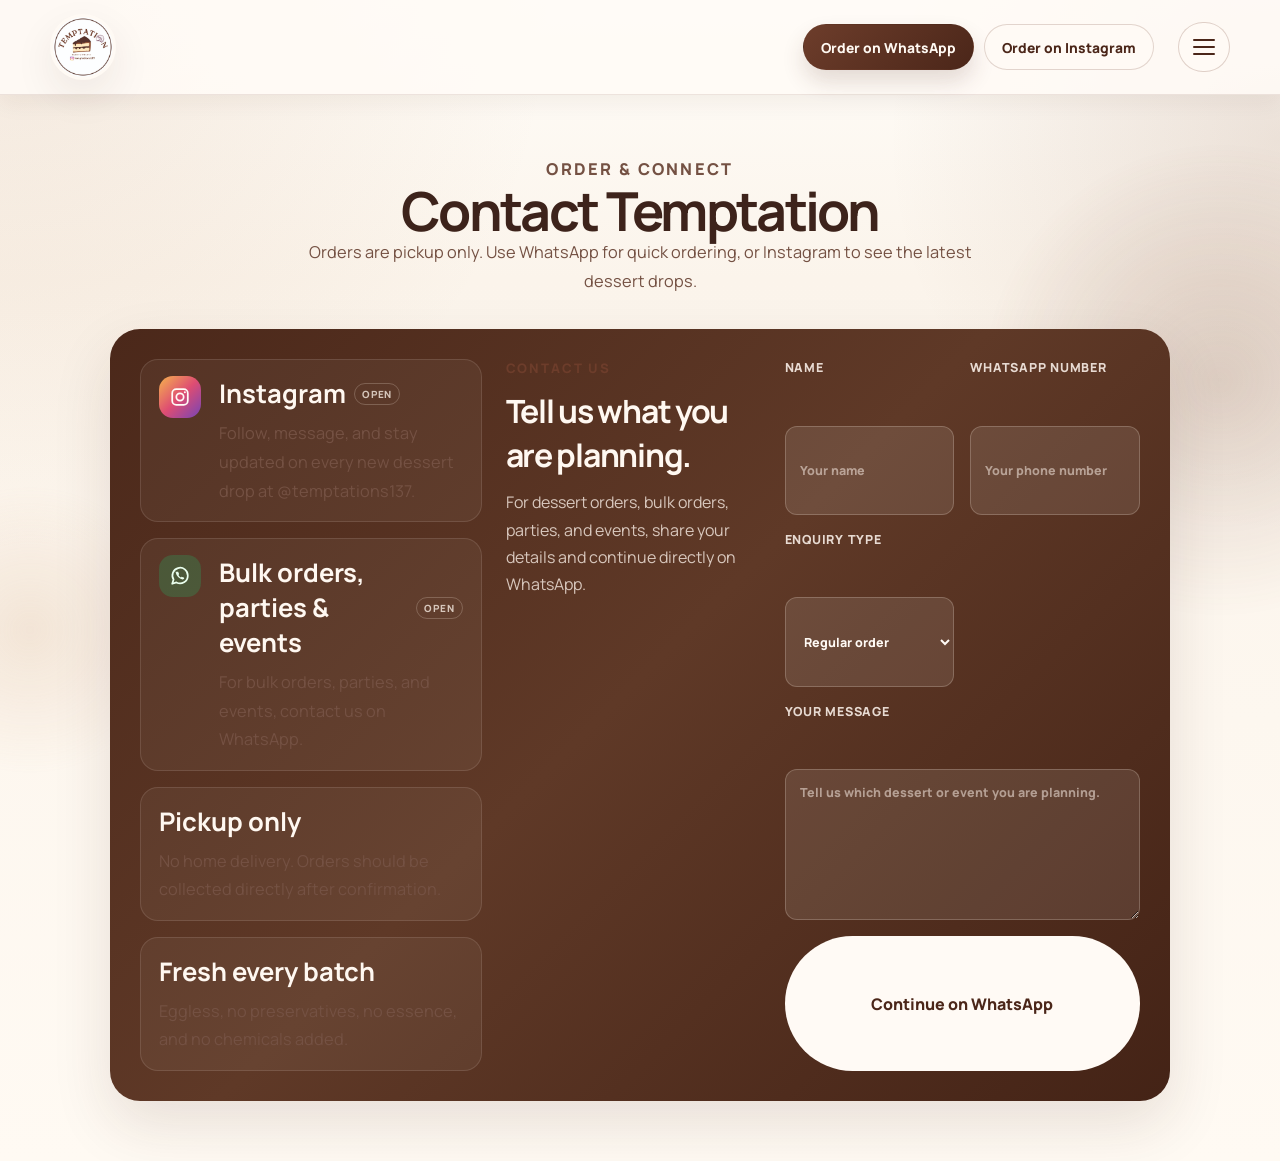
==== contact.html @ d557d816 "Improve menu cards and website sections" ====
<!DOCTYPE html>
<html lang="en">
  <head>
    <meta charset="UTF-8" />
    <meta name="viewport" content="width=device-width, initial-scale=1.0" />
    <title>Contact | Temptation</title>
    <link rel="preconnect" href="https://fonts.googleapis.com" />
    <link rel="preconnect" href="https://fonts.gstatic.com" crossorigin />
    <link href="https://fonts.googleapis.com/css2?family=Manrope:wght@400;500;600;700;800&display=swap" rel="stylesheet" />
    <link rel="stylesheet" href="styles.css" />
  </head>
  <body>
    <div class="page-shell">
      <header class="topbar">
        <a class="brand" href="index.html" aria-label="Temptation home"><img src="assets/images/logo.jpeg" alt="Temptation logo" /></a>
        <div class="header-order-actions">
          <a class="header-order-whatsapp" href="https://wa.me/919880898666?text=Hello%20Temptation%2C%20I%20would%20like%20to%20place%20an%20order%20for%20your%20desserts." target="_blank" rel="noopener noreferrer">Order on WhatsApp</a>
          <a class="header-order-instagram" href="https://www.instagram.com/temptations137/" target="_blank" rel="noopener noreferrer">Order on Instagram</a>
        </div>
        <details class="header-dropdown"><summary aria-label="Open menu"><span class="hamburger-icon" aria-hidden="true"></span></summary><nav class="dropdown-menu" aria-label="Primary"><a href="index.html">Home</a><a href="story.html">Our Story</a><a href="menu.html">Menu</a><a href="new-drops.html">New Drops</a><a href="videos.html">Videos</a><a href="reviews.html">Reviews</a></nav></details>
      </header>
      <main class="page-main">
        <section class="contact-page section page-hero" aria-labelledby="contact-page-title">
          <div class="section-heading">
            <p class="section-kicker">Order & connect</p>
            <h1 id="contact-page-title">Contact Temptation</h1>
            <p>Orders are pickup only. Use WhatsApp for quick ordering, or Instagram to see the latest dessert drops.</p>
          </div>
          <div class="contact-page-layout">
            <aside class="contact-channel-list" id="contact-details"></aside>
            <section class="contact-form-panel" aria-labelledby="contact-form-title">
              <div class="contact-form-intro">
                <p class="section-kicker">Contact us</p>
                <h2 id="contact-form-title">Tell us what you are planning.</h2>
                <p>For dessert orders, bulk orders, parties, and events, share your details and continue directly on WhatsApp.</p>
              </div>
              <form class="contact-form">
                <label>Name<input name="name" type="text" placeholder="Your name" required /></label>
                <label>WhatsApp number<input name="phone" type="tel" inputmode="tel" placeholder="Your phone number" required /></label>
                <label>Enquiry type<select name="type"><option>Regular order</option><option>Bulk order</option><option>Party or event</option><option>Other enquiry</option></select></label>
                <label class="contact-form-message">Your message<textarea name="message" rows="4" placeholder="Tell us which dessert or event you are planning."></textarea></label>
                <button type="button" class="contact-submit">Continue on WhatsApp</button>
              </form>
            </section>
          </div>
        </section>
      </main>
    </div>
    <script src="site-data.js"></script><script src="app.js"></script>
  </body>
</html>
---- styles.css ----
:root {
  --bg: #fbf4eb;
  --bg-strong: #f2e2ce;
  --surface: rgba(255, 249, 242, 0.78);
  --surface-strong: rgba(255, 250, 245, 0.92);
  --text: #3d231b;
  --text-soft: #745143;
  --line: rgba(92, 55, 39, 0.18);
  --line-strong: rgba(92, 55, 39, 0.3);
  --accent: #6d3d2b;
  --accent-deep: #4b2619;
  --accent-soft: #a87257;
  --shadow: 0 24px 60px rgba(67, 35, 21, 0.12);
  --shadow-soft: 0 16px 40px rgba(67, 35, 21, 0.08);
  --radius-xl: 36px;
  --radius-lg: 24px;
  --radius-md: 18px;
  --radius-sm: 12px;
  --container: min(1180px, calc(100vw - 40px));
}

* {
  box-sizing: border-box;
}

html {
  scroll-behavior: smooth;
}

body {
  margin: 0;
  min-height: 100vh;
  background:
    radial-gradient(circle at top left, rgba(194, 146, 107, 0.16), transparent 32%),
    radial-gradient(circle at right 12%, rgba(112, 58, 31, 0.12), transparent 24%),
    linear-gradient(180deg, #fffdf9 0%, var(--bg) 24%, #fffaf3 100%);
  color: var(--text);
  font-family: "Manrope", sans-serif;
}

img,
video {
  display: block;
  max-width: 100%;
}

a {
  color: inherit;
  text-decoration: none;
}

.page-shell {
  position: relative;
  overflow-x: clip;
}

.page-shell::before,
.page-shell::after {
  content: "";
  position: fixed;
  inset: auto;
  pointer-events: none;
  z-index: -1;
  filter: blur(2px);
}

.page-shell::before {
  top: 140px;
  right: -180px;
  width: 480px;
  height: 480px;
  border-radius: 50%;
  background: radial-gradient(circle, rgba(109, 61, 43, 0.18) 0%, rgba(109, 61, 43, 0) 70%);
}

.page-shell::after {
  left: -120px;
  bottom: 120px;
  width: 300px;
  height: 300px;
  border-radius: 50%;
  background: radial-gradient(circle, rgba(200, 150, 108, 0.18) 0%, rgba(200, 150, 108, 0) 68%);
}

.topbar,
.hero,
.section,
.footer,
.values-band {
  width: var(--container);
  margin-inline: auto;
}

.topbar {
  width: 100%;
  margin-inline: 0;
  position: sticky;
  top: 0;
  z-index: 30;
  display: flex;
  align-items: center;
  justify-content: space-between;
  gap: 24px;
  padding: 14px max(20px, calc((100vw - 1180px) / 2));
  background: rgba(255, 251, 246, 0.88);
  border-bottom: 1px solid rgba(109, 61, 43, 0.12);
  box-shadow: 0 8px 22px rgba(67, 35, 21, 0.06);
}

.header-dropdown {
  position: relative;
  z-index: 20;
}

.header-dropdown summary {
  display: inline-flex;
  align-items: center;
  justify-content: center;
  width: 52px;
  min-height: 50px;
  padding: 0;
  border: 1px solid rgba(109, 61, 43, 0.22);
  border-radius: 999px;
  color: var(--accent-deep);
  background: rgba(255, 250, 245, 0.76);
  cursor: pointer;
  font-weight: 800;
  list-style: none;
}

.header-dropdown summary::-webkit-details-marker {
  display: none;
}

.hamburger-icon,
.hamburger-icon::before,
.hamburger-icon::after {
  display: block;
  width: 22px;
  height: 2px;
  border-radius: 999px;
  background: var(--accent-deep);
}

.hamburger-icon {
  position: relative;
}

.hamburger-icon::before,
.hamburger-icon::after {
  content: "";
  position: absolute;
  left: 0;
  transition: transform 180ms ease;
}

.hamburger-icon::before {
  top: -7px;
}

.hamburger-icon::after {
  top: 7px;
}

.header-dropdown[open] .hamburger-icon {
  background: transparent;
}

.header-dropdown[open] .hamburger-icon::before {
  transform: translateY(7px) rotate(45deg);
}

.header-dropdown[open] .hamburger-icon::after {
  transform: translateY(-7px) rotate(-45deg);
}

.header-dropdown[open] .dropdown-menu {
  position: fixed;
  top: 0;
  left: 0;
  width: 100vw;
  height: 100vh;
  min-height: 100dvh;
  z-index: 40;
  display: grid;
  padding: 100px max(24px, calc((100vw - 540px) / 2)) 36px;
  place-content: center;
  gap: 4px;
  border: 0;
  border-radius: 0;
  background:
    radial-gradient(circle at 72% 18%, rgba(191, 121, 78, 0.42), transparent 24%),
    radial-gradient(circle at 18% 80%, rgba(208, 158, 113, 0.2), transparent 28%),
    linear-gradient(135deg, #2f1710 0%, #5d3322 52%, #321911 100%);
  box-shadow: none;
}

.header-dropdown[open] summary {
  position: relative;
  z-index: 41;
  border-color: rgba(255, 247, 239, 0.35);
  background: #fffaf5;
}

.header-dropdown[open] .dropdown-menu a {
  padding: 12px 20px;
  border-bottom: 1px solid rgba(255, 244, 235, 0.22);
  border-radius: 0;
  color: #fff8f1;
  font-family: "Cormorant Garamond", serif;
  font-size: clamp(1.8rem, 4vw, 2.7rem);
  line-height: 1;
  text-align: center;
}

.header-dropdown[open] .dropdown-menu a:hover,
.header-dropdown[open] .dropdown-menu a:focus-visible {
  color: #fff8f1;
  background: rgba(255, 247, 239, 0.12);
}

.dropdown-menu {
  position: absolute;
  top: calc(100% + 10px);
  right: 0;
  display: grid;
  width: min(270px, calc(100vw - 40px));
  padding: 12px;
  border: 1px solid rgba(109, 61, 43, 0.15);
  border-radius: 22px;
  background: rgba(255, 251, 246, 0.98);
  box-shadow: var(--shadow);
}

.dropdown-menu a {
  padding: 11px 13px;
  border-radius: 12px;
  color: var(--text-soft);
  font-weight: 700;
}

.dropdown-menu a:hover,
.dropdown-menu a:focus-visible {
  background: rgba(109, 61, 43, 0.08);
  color: var(--accent-deep);
}

.header-order-actions {
  display: flex;
  align-items: center;
  justify-content: flex-end;
  gap: 10px;
  margin-left: auto;
}

.header-order-whatsapp,
.header-order-instagram {
  display: inline-flex;
  align-items: center;
  justify-content: center;
  min-height: 46px;
  padding: 0 17px;
  border: 1px solid rgba(109, 61, 43, 0.2);
  border-radius: 999px;
  font-size: 0.86rem;
  font-weight: 800;
  white-space: nowrap;
  transition: transform 180ms ease, box-shadow 180ms ease;
}

.header-order-whatsapp {
  color: #fff9f2;
  border-color: transparent;
  background: linear-gradient(135deg, var(--accent), var(--accent-deep));
  box-shadow: 0 12px 22px rgba(86, 49, 35, 0.16);
}

.header-order-instagram {
  color: var(--accent-deep);
  background: rgba(255, 250, 245, 0.76);
}

.header-order-whatsapp:hover,
.header-order-instagram:hover,
.header-order-whatsapp:focus-visible,
.header-order-instagram:focus-visible {
  transform: translateY(-2px);
}

.page-main {
  min-height: calc(100vh - 120px);
}

.page-hero {
  padding-top: 50px;
}

.brand {
  display: flex;
  align-items: center;
  gap: 14px;
  min-width: 0;
}

.brand img {
  width: 66px;
  height: 66px;
  border-radius: 50%;
  object-fit: cover;
  border: 3px solid rgba(255, 250, 245, 0.95);
  background: #fffaf5;
  box-shadow: var(--shadow-soft);
}

.brand-name,
.brand-handle {
  display: block;
}

.brand-name {
  font-family: "Cormorant Garamond", serif;
  font-size: 2rem;
  font-weight: 700;
  line-height: 0.9;
}

.brand-handle {
  margin-top: 6px;
  color: var(--text-soft);
  font-size: 0.9rem;
}

.topnav {
  display: flex;
  flex-wrap: wrap;
  justify-content: center;
  gap: 20px;
}

.topnav a {
  position: relative;
  font-size: 0.95rem;
  color: var(--text-soft);
}

.topnav a::after {
  content: "";
  position: absolute;
  left: 0;
  bottom: -7px;
  width: 100%;
  height: 1px;
  transform: scaleX(0);
  transform-origin: left;
  background: var(--accent);
  transition: transform 180ms ease;
}

.topnav a:hover::after,
.topnav a:focus-visible::after {
  transform: scaleX(1);
}

.top-actions,
.hero-actions,
.footer-actions {
  display: flex;
  flex-wrap: wrap;
  gap: 12px;
}

.cta,
.cta-secondary {
  display: inline-flex;
  align-items: center;
  justify-content: center;
  min-height: 50px;
  padding: 0 22px;
  border-radius: 999px;
  border: 1px solid transparent;
  font-weight: 700;
  font-size: 0.95rem;
  transition:
    transform 180ms ease,
    box-shadow 180ms ease,
    background 180ms ease,
    border-color 180ms ease;
}

.cta.has-icon {
  gap: 9px;
}

.social-icon {
  display: inline-grid;
  flex: 0 0 auto;
  place-items: center;
  width: 21px;
  height: 21px;
}

.social-icon svg {
  width: 100%;
  height: 100%;
}

.cta {
  background: linear-gradient(135deg, var(--accent) 0%, var(--accent-deep) 100%);
  color: #fff9f2;
  box-shadow: 0 16px 30px rgba(86, 49, 35, 0.2);
}

.cta-secondary {
  background: rgba(255, 250, 245, 0.6);
  color: var(--accent-deep);
  border-color: rgba(109, 61, 43, 0.22);
}

.cta:hover,
.cta-secondary:hover,
.cta:focus-visible,
.cta-secondary:focus-visible {
  transform: translateY(-2px);
}

.hero {
  display: grid;
  grid-template-columns: 1.02fr 1fr;
  gap: 48px;
  align-items: center;
  padding: 34px 0 54px;
}

.hero-copy {
  position: relative;
  z-index: 1;
}

.eyeline,
.section-kicker {
  margin: 0 0 12px;
  color: var(--accent);
  letter-spacing: 0.14em;
  text-transform: uppercase;
  font-size: 0.82rem;
  font-weight: 800;
}

.hero h1,
.section-heading h2,
.section-heading h1,
.story-content h2,
.story-content h1,
.footer-panel h2,
.footer-panel h1 {
  margin: 0;
  font-family: "Cormorant Garamond", serif;
  font-size: clamp(3rem, 5vw, 5.1rem);
  line-height: 0.93;
  font-weight: 700;
  letter-spacing: -0.03em;
}

.script-line {
  margin: 16px 0 24px;
  font-family: "Allura", cursive;
  color: var(--accent);
  font-size: clamp(2.2rem, 4vw, 3.4rem);
  line-height: 1;
}

.hero-text,
.section-heading p,
.story-content p,
.footer-panel p,
.pickup-card p,
.dessert-copy p,
.drop-card p,
.review-card p,
.video-card p,
.detail-card p {
  margin: 0;
  color: var(--text-soft);
  font-size: 1.02rem;
  line-height: 1.75;
}

.pickup-card {
  display: grid;
  grid-template-columns: 64px 1fr;
  gap: 16px;
  align-items: center;
  margin-top: 30px;
  padding: 18px 20px;
  background: linear-gradient(180deg, rgba(255, 248, 239, 0.96), rgba(248, 235, 219, 0.9));
  border: 1px solid rgba(109, 61, 43, 0.14);
  border-radius: var(--radius-lg);
  box-shadow: var(--shadow-soft);
}

.pickup-card h2 {
  margin: 0 0 6px;
  font-family: "Cormorant Garamond", serif;
  font-size: 1.8rem;
}

.pickup-icon {
  display: grid;
  place-items: center;
  width: 64px;
  height: 64px;
  border-radius: 50%;
  border: 1px solid rgba(109, 61, 43, 0.15);
  background:
    radial-gradient(circle at 50% 50%, rgba(109, 61, 43, 0.12) 0 18%, transparent 18% 100%),
    radial-gradient(circle, rgba(255, 255, 255, 0.96), rgba(245, 230, 214, 0.92));
  color: transparent;
}

.hero-visual {
  position: relative;
}

.hero-frame {
  position: relative;
  min-height: 680px;
  padding: 42px;
  border-radius: 45% 45% 34% 34% / 12% 12% 12% 12%;
  background:
    linear-gradient(155deg, rgba(59, 30, 20, 0.92), rgba(94, 50, 33, 0.9)),
    url("assets/images/box-angled.jpeg") center / cover;
  box-shadow: var(--shadow);
  overflow: hidden;
  isolation: isolate;
}

.hero-frame::before {
  content: "";
  position: absolute;
  inset: 0;
  background:
    radial-gradient(circle at 22% 22%, rgba(255, 255, 255, 0.18), transparent 20%),
    radial-gradient(circle at bottom right, rgba(220, 165, 121, 0.28), transparent 28%);
  mix-blend-mode: screen;
}

.hero-main-image {
  position: absolute;
  inset: 98px 64px 94px 58px;
  width: auto;
  height: calc(100% - 192px);
  object-fit: cover;
  border-radius: 32px;
  box-shadow: 0 32px 60px rgba(30, 12, 6, 0.4);
}

.hero-floating-image {
  position: absolute;
  right: -12px;
  top: 76px;
  width: 42%;
  border-radius: 28px;
  border: 8px solid rgba(255, 247, 240, 0.76);
  box-shadow: 0 28px 44px rgba(22, 8, 4, 0.28);
}

.hero-badge {
  position: absolute;
  right: 38px;
  bottom: 42px;
  display: grid;
  gap: 8px;
  width: 190px;
  padding: 26px 22px;
  border-radius: 50%;
  text-align: center;
  color: #fff7ef;
  background:
    radial-gradient(circle at 30% 20%, rgba(255, 255, 255, 0.16), transparent 24%),
    linear-gradient(180deg, rgba(133, 81, 57, 0.92), rgba(91, 47, 31, 0.96));
  border: 1px solid rgba(255, 243, 230, 0.25);
  box-shadow: 0 22px 36px rgba(34, 12, 6, 0.28);
}

.hero-badge span {
  font-size: 0.88rem;
  letter-spacing: 0.08em;
  text-transform: uppercase;
}

.hero-badge strong {
  font-family: "Cormorant Garamond", serif;
  font-size: 1.7rem;
  line-height: 1;
}

.values-band {
  display: grid;
  grid-template-columns: repeat(5, minmax(0, 1fr));
  gap: 12px;
  margin-bottom: 34px;
  padding: 10px 0 18px;
}

.value-pill {
  position: relative;
  min-height: 158px;
  padding: 24px 18px 18px;
  border-radius: 22px;
  border: 1px solid rgba(109, 61, 43, 0.12);
  background: linear-gradient(150deg, rgba(255, 252, 247, 0.9), rgba(245, 229, 210, 0.72));
  color: var(--text);
  box-shadow: var(--shadow-soft);
  overflow: hidden;
  transition: transform 220ms ease, box-shadow 220ms ease;
}

.value-pill::after {
  content: "";
  position: absolute;
  right: -24px;
  bottom: -34px;
  width: 94px;
  height: 94px;
  border-radius: 50%;
  background: radial-gradient(circle at 32% 28%, rgba(255, 255, 255, 0.94), rgba(175, 107, 73, 0.22));
  opacity: 0.72;
}

.value-pill:hover {
  transform: translateY(-6px);
  box-shadow: 0 22px 38px rgba(67, 35, 21, 0.14);
}

.value-index {
  display: block;
  margin-bottom: 16px;
  color: var(--accent);
  font-size: 0.68rem;
  font-weight: 800;
  letter-spacing: 0.14em;
}

.value-pill h3,
.value-pill p {
  position: relative;
  z-index: 1;
  margin: 0;
}

.value-pill h3 {
  color: var(--accent-deep);
  font-size: 0.93rem;
  line-height: 1.2;
}

.value-pill p {
  margin-top: 8px;
  color: var(--text-soft);
  font-size: 0.75rem;
  line-height: 1.45;
}

.section {
  padding: 60px 0;
}

.section-heading {
  max-width: 700px;
  margin: 0 auto 34px;
  text-align: center;
}

.section-heading h2,
.section-heading h1,
.story-content h2,
.story-content h1,
.footer-panel h2,
.footer-panel h1 {
  font-size: clamp(2.4rem, 4.2vw, 4rem);
}

.section-heading-light,
.section-heading-light p,
.section-heading-light h2 {
  color: #fff7ef;
}

.intro-section {
  padding-top: 46px;
}

.dessert-grid,
.drops-grid,
.video-grid,
.reviews-grid {
  display: grid;
  gap: 24px;
}

.dessert-grid {
  grid-template-columns: repeat(4, minmax(0, 1fr));
}

.dessert-card,
.review-card,
.video-card {
  background: linear-gradient(180deg, rgba(255, 251, 246, 0.96), rgba(254, 246, 238, 0.94));
  border: 1px solid rgba(109, 61, 43, 0.14);
  border-radius: 30px;
  box-shadow: var(--shadow-soft);
  overflow: hidden;
}

.dessert-card {
  position: relative;
  display: grid;
  grid-template-columns: 1fr;
}

.dessert-card img {
  width: 100%;
  height: auto;
  aspect-ratio: 4 / 3;
  object-fit: cover;
  min-height: 0;
}

.dessert-copy {
  display: flex;
  flex-direction: column;
  gap: 18px;
  justify-content: space-between;
  min-height: 0;
  padding: 22px 20px 24px;
  text-align: center;
}

.dessert-order-actions {
  position: absolute;
  inset: 0;
  z-index: 2;
  display: grid;
  grid-template-columns: repeat(2, minmax(0, 1fr));
  place-content: center;
  gap: 12px;
  padding: 28px;
  opacity: 0;
  visibility: hidden;
  background: rgba(54, 28, 19, 0.78);
  backdrop-filter: blur(3px);
  transition: opacity 220ms ease, visibility 220ms ease;
}

.dessert-card:hover .dessert-order-actions,
.dessert-card:focus-within .dessert-order-actions {
  opacity: 1;
  visibility: visible;
}

.dessert-order-title {
  grid-column: 1 / -1;
  margin: 0;
  color: #fff8f1;
  font-family: "Cormorant Garamond", serif;
  font-size: clamp(2rem, 3vw, 2.8rem);
  font-weight: 700;
  text-align: center;
}

.dessert-order-actions .cta,
.dessert-order-actions .cta-secondary {
  min-height: 48px;
  padding-inline: 14px;
  text-align: center;
}

.dessert-order-actions .cta-secondary {
  border-color: rgba(255, 250, 245, 0.7);
  color: var(--accent-deep);
  background: #fffaf5;
}

.dessert-copy h3,
.drop-card h3,
.video-card h3 {
  margin: 0;
  font-family: "Cormorant Garamond", serif;
  font-size: 2.1rem;
  line-height: 0.98;
}

.dessert-meta {
  color: var(--accent);
  font-size: 0.88rem;
  letter-spacing: 0.12em;
  text-transform: uppercase;
  font-weight: 800;
}

.dessert-price {
  margin-top: 14px;
  color: var(--accent-deep);
  font-family: "Cormorant Garamond", serif;
  font-size: 2rem;
  font-weight: 700;
  line-height: 1;
}

.dessert-availability {
  margin-top: 12px;
  display: inline-flex;
  align-items: center;
  width: fit-content;
  padding: 8px 14px;
  border-radius: 999px;
  background: rgba(92, 55, 39, 0.08);
  color: var(--accent);
  font-size: 0.82rem;
  letter-spacing: 0.08em;
  text-transform: uppercase;
  font-weight: 800;
}

.dessert-availability.is-unavailable {
  background: rgba(122, 42, 32, 0.1);
  color: #8c2e22;
}

.story-layout {
  display: grid;
  grid-template-columns: 0.92fr 1.08fr;
  gap: 30px;
  align-items: center;
}

.story-image-cluster {
  position: relative;
  min-height: 620px;
  perspective: 1400px;
}

.story-photo {
  position: absolute;
  margin: 0;
  overflow: hidden;
  border-radius: 34px;
  border: 1px solid rgba(109, 61, 43, 0.14);
  background: rgba(255, 251, 246, 0.9);
  box-shadow:
    0 28px 55px rgba(67, 35, 21, 0.15),
    0 8px 18px rgba(67, 35, 21, 0.08);
  transform-style: preserve-3d;
}

.story-photo img {
  width: 100%;
  height: 100%;
  object-fit: cover;
  display: block;
  transition: opacity 220ms ease, transform 300ms ease;
}

.story-photo img.is-changing {
  opacity: 0;
  transform: scale(1.06);
}

.story-photo-main {
  left: 8%;
  top: 18%;
  width: 50%;
  height: 56%;
  transform: rotateY(-13deg) rotateZ(-5deg) translateZ(30px);
  z-index: 2;
}

.story-photo-top {
  right: 6%;
  top: 2%;
  width: 33%;
  height: 33%;
  transform: rotateY(14deg) rotateZ(6deg) translateZ(58px);
  z-index: 4;
}

.story-photo-left {
  left: 0;
  bottom: 2%;
  width: 34%;
  height: 31%;
  transform: rotateY(-18deg) rotateZ(7deg) translateZ(22px);
  z-index: 3;
}

.story-photo-right {
  right: 7%;
  bottom: 7%;
  width: 36%;
  height: 40%;
  transform: rotateY(16deg) rotateZ(-8deg) translateZ(44px);
  z-index: 5;
}

.story-glow {
  position: absolute;
  left: 18%;
  bottom: 8%;
  width: 54%;
  height: 18%;
  border-radius: 50%;
  background: radial-gradient(circle, rgba(109, 61, 43, 0.18) 0%, rgba(109, 61, 43, 0) 74%);
  filter: blur(18px);
}

.story-actions {
  display: flex;
  flex-wrap: wrap;
  gap: 12px;
  margin-top: 28px;
}

.drops-section {
  position: relative;
  padding-block: 72px;
  background:
    radial-gradient(circle at right center, rgba(192, 116, 72, 0.26), transparent 22%),
    linear-gradient(120deg, #4a281c 0%, #6f432f 52%, #4e2b1d 100%);
  border-radius: var(--radius-xl);
  overflow: hidden;
}

.drops-section::after {
  content: "";
  position: absolute;
  right: -100px;
  bottom: -80px;
  width: 280px;
  height: 280px;
  border-radius: 50%;
  background: radial-gradient(circle, rgba(255, 255, 255, 0.2) 0 12%, rgba(255, 255, 255, 0) 62%);
}

.drops-grid {
  grid-template-columns: minmax(0, 1.45fr) minmax(260px, 0.75fr);
  position: relative;
  z-index: 1;
  perspective: 1200px;
}

.drop-card {
  position: relative;
  display: grid;
  grid-template-rows: auto 1fr;
  min-height: 270px;
  padding: 28px;
  border-radius: 28px;
  border: 1px solid rgba(255, 236, 224, 0.22);
  background: rgba(255, 245, 236, 0.08);
  backdrop-filter: blur(8px);
  color: #fff7ef;
  overflow: hidden;
  transform-style: preserve-3d;
  transition: transform 280ms ease, box-shadow 280ms ease;
}

.drop-card p {
  color: rgba(255, 246, 238, 0.88);
}

.drop-card img {
  width: 100px;
  height: 100px;
  margin-bottom: 18px;
  border-radius: 22px;
  object-fit: cover;
  border: 1px solid rgba(255, 241, 229, 0.22);
}

.drop-card.is-coming {
  border-style: dashed;
}

.drop-tag {
  display: inline-flex;
  align-items: center;
  gap: 8px;
  margin-top: 18px;
  padding: 8px 12px;
  border-radius: 999px;
  border: 1px solid rgba(255, 237, 225, 0.2);
  font-size: 0.84rem;
  color: #fff8f1;
  background: rgba(255, 248, 241, 0.1);
}

.video-grid {
  display: flex;
  gap: 24px;
  padding: 8px 8px 18px;
  overflow-x: auto;
  overscroll-behavior-x: contain;
  scrollbar-width: none;
  scroll-snap-type: x mandatory;
}

.video-grid::-webkit-scrollbar {
  display: none;
}

.video-card {
  position: relative;
  flex: 0 0 calc((100% - 48px) / 3);
  padding: 8px;
  border: 1px solid rgba(255, 239, 226, 0.22);
  border-radius: 30px 30px 12px 12px;
  background: linear-gradient(155deg, rgba(255, 245, 235, 0.18), rgba(255, 245, 235, 0.04));
  box-shadow: 0 24px 42px rgba(45, 20, 11, 0.22);
  scroll-snap-align: start;
  transition: transform 220ms ease, box-shadow 220ms ease;
}

.drop-card-copy {
  position: relative;
  z-index: 2;
}

.drop-card.is-featured {
  grid-template-columns: minmax(220px, 0.84fr) minmax(0, 1.16fr);
  grid-template-rows: 1fr;
  align-items: center;
  min-height: 380px;
  gap: 30px;
  padding: 30px;
  background:
    radial-gradient(circle at 18% 18%, rgba(255, 255, 255, 0.15), transparent 24%),
    linear-gradient(135deg, rgba(255, 246, 237, 0.19), rgba(255, 245, 236, 0.07));
}

.drop-card.is-featured img {
  width: 100%;
  height: 320px;
  margin: 0;
  border-radius: 28px;
  box-shadow: 18px 24px 34px rgba(26, 8, 3, 0.24);
  transform: rotateY(-12deg) rotateZ(-3deg) translateZ(28px);
  animation: dessert-tilt 5.5s ease-in-out infinite;
}

.drop-card.is-featured h3 {
  font-size: clamp(2rem, 3.4vw, 3.1rem);
}

.drop-card.is-featured::before {
  content: "";
  position: absolute;
  left: 8%;
  bottom: 5%;
  width: 42%;
  aspect-ratio: 1;
  border: 1px solid rgba(255, 242, 230, 0.3);
  border-radius: 50%;
  transform: rotateX(65deg) rotateZ(-24deg);
  animation: orbit-turn 8s linear infinite;
}

.drop-card:not(.is-featured):hover,
.drop-card.is-featured:hover {
  transform: translateY(-8px) rotateY(-3deg);
  box-shadow: 0 28px 48px rgba(32, 10, 4, 0.25);
}

.drop-orbit {
  position: absolute;
  top: -28px;
  right: -18px;
  width: 72px;
  height: 72px;
  border: 1px solid rgba(255, 245, 235, 0.3);
  border-radius: 50%;
  animation: orbit-turn 7s linear infinite;
}

.video-card::after {
  content: "TEMPTATION REELS";
  position: absolute;
  top: 19px;
  left: 20px;
  z-index: 1;
  padding: 6px 9px;
  border-radius: 999px;
  color: #fff8f1;
  background: rgba(49, 23, 14, 0.72);
  font-size: 0.62rem;
  font-weight: 800;
  letter-spacing: 0.12em;
}

.video-card:hover {
  transform: translateY(-8px) rotate(-1deg);
  box-shadow: 0 30px 55px rgba(45, 20, 11, 0.3);
}

.video-card video {
  width: 100%;
  aspect-ratio: 9 / 16;
  object-fit: cover;
  background: #2c160f;
  border-radius: 24px 24px 7px 7px;
}

.videos-section {
  margin-top: 20px;
  padding: 64px 36px;
  border-radius: var(--radius-xl);
  background:
    radial-gradient(circle at 8% 12%, rgba(204, 128, 81, 0.22), transparent 24%),
    radial-gradient(circle at 88% 82%, rgba(204, 128, 81, 0.16), transparent 23%),
    linear-gradient(135deg, #331a12 0%, #5a3424 48%, #2b160f 100%);
  box-shadow: var(--shadow);
}

.videos-section .section-kicker,
.videos-section .section-heading h2,
.videos-section .section-heading h1 {
  color: #fff8f1;
}

.videos-section .section-heading p:not(.section-kicker) {
  color: rgba(255, 244, 235, 0.78);
}

.video-copy {
  padding: 18px 18px 22px;
}

.video-link {
  margin-top: 12px;
  display: inline-flex;
  align-items: center;
  gap: 8px;
  color: var(--accent);
  font-weight: 800;
}

.reviews-grid {
  display: flex;
  gap: 24px;
  overflow-x: auto;
  overflow-y: hidden;
  padding-bottom: 16px;
  scroll-snap-type: x mandatory;
  scrollbar-width: auto;
  scrollbar-color: var(--accent) rgba(109, 61, 43, 0.14);
}

.reviews-grid::-webkit-scrollbar {
  height: 12px;
}

.reviews-grid::-webkit-scrollbar-track {
  border-radius: 999px;
  background: rgba(109, 61, 43, 0.12);
  box-shadow: inset 0 1px 3px rgba(67, 35, 21, 0.1);
}

.reviews-grid::-webkit-scrollbar-thumb {
  border: 3px solid transparent;
  border-radius: 999px;
  background: linear-gradient(90deg, var(--accent), var(--accent-soft));
  background-clip: padding-box;
}

.review-card {
  position: relative;
  flex: 0 0 100%;
  min-height: 100%;
  padding: 54px 58px 40px;
  overflow: hidden;
  scroll-snap-align: start;
}

.review-card::before {
  content: "\201C";
  position: absolute;
  top: 10px;
  left: 18px;
  font-family: "Cormorant Garamond", serif;
  font-size: 5.4rem;
  color: rgba(109, 61, 43, 0.18);
}

.review-card::after {
  content: "Baked with love";
  position: absolute;
  right: 28px;
  bottom: 26px;
  display: grid;
  place-items: center;
  width: 92px;
  height: 92px;
  border: 1px solid rgba(109, 61, 43, 0.16);
  border-radius: 50%;
  color: rgba(109, 61, 43, 0.74);
  font-family: "Allura", cursive;
  font-size: 1.35rem;
  line-height: 0.9;
  text-align: center;
  transform: rotate(-12deg);
  background: radial-gradient(circle at 32% 28%, rgba(255, 255, 255, 0.92), rgba(242, 224, 204, 0.8));
}

.review-card p {
  position: relative;
}

.review-name {
  margin-top: 18px;
  color: var(--accent-deep);
  font-weight: 800;
}

.footer {
  display: grid;
  grid-template-columns: 1.1fr 0.8fr 1fr;
  gap: 24px;
  margin-top: 30px;
  margin-bottom: 28px;
  padding: 34px;
  border-radius: 36px;
  background:
    radial-gradient(circle at 38% 50%, rgba(186, 104, 53, 0.18), transparent 20%),
    linear-gradient(120deg, #4b281a 0%, #5f3927 48%, #442316 100%);
  color: #fff8f1;
  box-shadow: var(--shadow);
}

.footer .section-kicker {
  color: rgba(255, 240, 228, 0.62);
}

.footer-panel p,
.footer .detail-card p {
  color: rgba(255, 244, 236, 0.78);
}

.footer-panel,
.footer-logo {
  position: relative;
  z-index: 1;
}

.footer-order {
  padding-right: 12px;
}

.footer-order h1,
.footer-order h2 {
  max-width: 12ch;
  font-size: clamp(2rem, 3.4vw, 3.25rem);
}

.footer-actions,
.story-actions {
  align-items: center;
}

.footer-actions .cta,
.footer-actions .cta-secondary {
  min-height: 52px;
}

.footer-logo {
  display: grid;
  place-items: center;
  text-align: center;
  gap: 14px;
}

.footer-logo img {
  width: 170px;
  border-radius: 50%;
  border: 4px solid rgba(255, 246, 236, 0.25);
}

.footer-logo p {
  margin: 0;
  font-family: "Allura", cursive;
  font-size: 2rem;
}

.footer-info {
  display: grid;
  gap: 16px;
}

.detail-card {
  display: grid;
  grid-template-columns: 46px 1fr;
  gap: 14px;
  align-items: start;
  padding: 16px 18px;
  border-radius: 18px;
  border: 1px solid rgba(255, 236, 224, 0.12);
  background: rgba(255, 244, 235, 0.05);
  transition:
    transform 180ms ease,
    background 180ms ease,
    border-color 180ms ease;
}

.detail-card > .social-icon {
  width: 42px;
  height: 42px;
  padding: 10px;
  border-radius: 14px;
  color: #fffaf5;
  background: rgba(255, 245, 236, 0.12);
}

.detail-card.is-whatsapp > .social-icon {
  color: #eaffee;
  background: rgba(39, 174, 96, 0.28);
}

.detail-card.is-instagram > .social-icon {
  background: linear-gradient(135deg, #f6b34d, #de4d72 50%, #7544b7);
}

.detail-card:not(.is-whatsapp):not(.is-instagram) {
  grid-template-columns: 1fr;
}

.detail-card h3 {
  margin: 0 0 8px;
  font-family: "Cormorant Garamond", serif;
  font-size: 1.6rem;
  color: #fff8f1;
}

.detail-card.is-whatsapp h3,
.detail-card.is-instagram h3 {
  display: flex;
  align-items: center;
  gap: 8px;
}

.detail-card.is-whatsapp h3::after,
.detail-card.is-instagram h3::after {
  content: "Open";
  padding: 3px 7px;
  border: 1px solid rgba(255, 240, 228, 0.22);
  border-radius: 999px;
  color: rgba(255, 245, 236, 0.75);
  font-family: "Manrope", sans-serif;
  font-size: 0.62rem;
  font-weight: 800;
  letter-spacing: 0.08em;
  text-transform: uppercase;
}

a.detail-card:hover,
a.detail-card:focus-visible {
  transform: translateY(-2px);
  background: rgba(255, 244, 235, 0.1);
  border-color: rgba(255, 236, 224, 0.26);
}

.contact-form-panel {
  display: grid;
  grid-template-columns: minmax(0, 0.82fr) minmax(0, 1.18fr);
  gap: 32px;
  grid-column: 1 / -1;
  margin-top: 12px;
  padding: 30px;
  border: 1px solid rgba(255, 237, 225, 0.18);
  border-radius: 26px;
  background: rgba(255, 247, 240, 0.08);
}

.contact-form-intro h2 {
  margin: 0 0 12px;
  color: #fff8f1;
  font-size: clamp(1.6rem, 2.5vw, 2.3rem);
  letter-spacing: -0.04em;
}

.contact-form-intro p:not(.section-kicker) {
  margin: 0;
  color: rgba(255, 244, 236, 0.76);
  line-height: 1.7;
}

.contact-form {
  display: grid;
  grid-template-columns: repeat(2, minmax(0, 1fr));
  gap: 16px;
}

.contact-form label {
  display: grid;
  gap: 8px;
  color: rgba(255, 246, 239, 0.86);
  font-size: 0.78rem;
  font-weight: 800;
  letter-spacing: 0.06em;
  text-transform: uppercase;
}

.contact-form input,
.contact-form select,
.contact-form textarea {
  width: 100%;
  border: 1px solid rgba(255, 239, 228, 0.22);
  border-radius: 12px;
  outline: none;
  color: #fffaf5;
  background: rgba(255, 249, 243, 0.1);
  font: inherit;
  letter-spacing: normal;
  text-transform: none;
}

.contact-form input,
.contact-form select {
  min-height: 48px;
  padding: 0 14px;
}

.contact-form textarea {
  min-height: 110px;
  padding: 14px;
  resize: vertical;
}

.contact-form input::placeholder,
.contact-form textarea::placeholder {
  color: rgba(255, 244, 236, 0.52);
}

.contact-form select option {
  color: var(--text);
  background: #fffaf5;
}

.contact-form input:focus,
.contact-form select:focus,
.contact-form textarea:focus {
  border-color: rgba(255, 245, 236, 0.7);
  box-shadow: 0 0 0 3px rgba(246, 215, 191, 0.14);
}

.contact-form-message {
  grid-column: 1 / -1;
}

.contact-submit {
  grid-column: 1 / -1;
  min-height: 52px;
  border: 0;
  border-radius: 999px;
  color: var(--accent-deep);
  background: #fffaf5;
  cursor: pointer;
  font: inherit;
  font-weight: 800;
  transition: transform 180ms ease, box-shadow 180ms ease;
}

.contact-submit:hover,
.contact-submit:focus-visible {
  transform: translateY(-2px);
  box-shadow: 0 14px 25px rgba(25, 8, 3, 0.18);
}

.contact-page-layout {
  display: grid;
  grid-template-columns: minmax(260px, 0.7fr) minmax(0, 1.3fr);
  gap: 24px;
  max-width: 1060px;
  margin: 0 auto;
  padding: 30px;
  border-radius: 30px;
  background: linear-gradient(135deg, #4b281a 0%, #5f3927 48%, #442316 100%);
  box-shadow: var(--shadow);
}

.contact-page-layout .contact-form-panel {
  grid-column: auto;
  margin: 0;
  padding: 0;
  border: 0;
  border-radius: 0;
  background: transparent;
}

.contact-channel-list {
  display: grid;
  align-content: start;
  gap: 16px;
}

/* Use one clean sans-serif family across the whole site. */
.header-dropdown[open] .dropdown-menu a,
.hero h1,
.section-heading h1,
.section-heading h2,
.story-content h1,
.story-content h2,
.footer-panel h1,
.footer-panel h2,
.pickup-card h2,
.hero-badge strong,
.dessert-order-title,
.dessert-copy h3,
.drop-card h3,
.video-card h3,
.detail-card h3,
.footer-logo p,
.review-card::before,
.review-card::after {
  font-family: "Manrope", sans-serif;
}

.hero h1,
.section-heading h1,
.section-heading h2,
.story-content h1,
.story-content h2,
.footer-panel h1,
.footer-panel h2 {
  letter-spacing: -0.05em;
  line-height: 1.02;
}

.script-line {
  font-family: "Manrope", sans-serif;
  font-size: clamp(1.35rem, 2.5vw, 2rem);
  font-weight: 600;
  letter-spacing: -0.03em;
}

.dessert-grid {
  align-items: stretch;
}

.dessert-copy h3 {
  font-size: clamp(1.45rem, 2vw, 1.9rem);
  line-height: 1.15;
}

@media (max-width: 1100px) {
  .hero,
  .story-layout,
  .footer {
    grid-template-columns: 1fr;
  }

  .hero {
    padding-top: 20px;
  }

  .hero-frame {
    min-height: 620px;
  }

  .values-band,
  .reviews-grid {
    grid-template-columns: repeat(2, minmax(0, 1fr));
  }

  .video-grid,
  .drops-grid {
    grid-template-columns: repeat(2, minmax(0, 1fr));
  }

  .video-card {
    flex-basis: calc((100% - 24px) / 2);
  }

  .footer-logo {
    order: -1;
  }

  .story-image-cluster {
    min-height: 540px;
  }
}

@media (max-width: 900px) {
  .topbar {
    flex-wrap: wrap;
    gap: 14px;
  }

  .topnav {
    justify-content: flex-start;
  }

  .header-dropdown {
    margin-left: 0;
  }

  .contact-form-panel,
  .contact-page-layout {
    grid-template-columns: 1fr;
  }

  .dessert-grid,
  .video-grid,
  .drops-grid,
  .reviews-grid,
  .values-band {
    grid-template-columns: 1fr;
  }

  .dessert-card {
    grid-template-columns: 1fr;
    min-height: 0;
  }

  .dessert-card img {
    min-height: 0;
    height: auto;
    max-height: none;
    aspect-ratio: 4 / 3;
    object-fit: cover;
  }

  .dessert-copy {
    min-height: 0;
    padding: 22px 20px;
  }

  .dessert-copy h3 {
    font-size: 1.45rem;
  }

  .video-card {
    flex-basis: min(78vw, 390px);
  }

  .dessert-order-actions {
    position: static;
    grid-column: 1 / -1;
    display: grid;
    visibility: visible;
    padding: 0 18px 20px;
    background: transparent;
    opacity: 1;
    backdrop-filter: none;
  }

  .dessert-order-title {
    display: none;
  }

  .dessert-order-actions .cta,
  .dessert-order-actions .cta-secondary {
    min-height: 48px;
    padding-inline: 10px;
    font-size: 0.78rem;
  }

  .hero-frame {
    min-height: 520px;
    border-radius: 36px;
  }

  .hero-main-image {
    inset: 34px 28px 120px;
    width: calc(100% - 56px);
    height: auto;
  }

  .hero-floating-image {
    width: 44%;
    top: auto;
    bottom: 40px;
  }

  .hero-badge {
    right: 22px;
    width: 150px;
    padding: 20px 18px;
  }

  .story-image-cluster {
    min-height: 500px;
  }

  .story-photo-main {
    left: 6%;
    width: 54%;
    height: 54%;
  }

  .story-photo-top {
    width: 34%;
    height: 30%;
  }

  .story-photo-left {
    width: 36%;
    height: 28%;
  }

  .story-photo-right {
    width: 38%;
    height: 34%;
  }

  .story-actions {
    margin-top: 22px;
  }
}

@media (max-width: 640px) {
  :root {
    --container: min(100vw - 24px, 1180px);
  }

  .topbar {
    padding-top: 18px;
    padding-inline: 12px;
  }

  .brand img {
    width: 56px;
    height: 56px;
  }

  .header-order-actions {
    order: 3;
    width: 100%;
    margin: 0;
  }

  .header-order-whatsapp,
  .header-order-instagram {
    flex: 1;
    min-height: 44px;
    padding-inline: 10px;
    font-size: 0.72rem;
  }

  .hero {
    gap: 28px;
    padding-bottom: 26px;
  }

  .video-grid {
    gap: 16px;
    padding-right: 14vw;
  }

  .contact-form-panel,
  .contact-page-layout {
    gap: 22px;
    padding: 20px;
    border-radius: 22px;
  }

  .contact-form {
    grid-template-columns: 1fr;
  }

  .contact-form-message,
  .contact-submit {
    grid-column: auto;
  }

  .videos-section {
    margin-top: 8px;
    padding: 46px 18px;
    border-radius: 26px;
  }

  .video-grid {
    padding: 4px 4px 16px;
  }

  .video-card {
    padding: 6px;
    border-radius: 24px 24px 10px 10px;
  }

  .video-card::after {
    top: 15px;
    left: 15px;
    font-size: 0.55rem;
  }

  .video-card {
    flex-basis: 82vw;
  }

  .hero h1 {
    font-size: 2.9rem;
  }

  .script-line {
    font-size: 1.45rem;
  }

  .pickup-card {
    grid-template-columns: 1fr;
  }

  .hero-frame {
    min-height: 450px;
    padding: 0;
  }

  .hero-main-image {
    inset: 22px 20px 112px;
    width: calc(100% - 40px);
    border-radius: 22px;
  }

  .hero-floating-image {
    right: 16px;
    bottom: 26px;
    width: 42%;
    border-width: 5px;
    border-radius: 18px;
  }

  .hero-badge {
    left: 16px;
    right: auto;
    bottom: 18px;
    width: 138px;
  }

  .hero-badge strong {
    font-size: 1.3rem;
  }

  .section {
    padding-block: 44px;
  }

  .story-image-cluster {
    min-height: 420px;
  }

  .story-photo {
    border-radius: 24px;
  }

  .story-photo-main {
    left: 8%;
    top: 16%;
    width: 52%;
    height: 48%;
  }

  .story-photo-top {
    right: 2%;
    top: 3%;
    width: 37%;
    height: 27%;
  }

  .story-photo-left {
    left: 1%;
    bottom: 4%;
    width: 36%;
    height: 24%;
  }

  .story-photo-right {
    right: 4%;
    bottom: 8%;
    width: 39%;
    height: 30%;
  }

  .dessert-copy,
  .drop-card,
  .review-card,
  .video-copy,
  .footer {
    padding-inline: 18px;
  }

  .review-card {
    padding: 46px 24px 112px;
  }

  .review-card::after {
    right: 20px;
    bottom: 18px;
    width: 78px;
    height: 78px;
    font-size: 1.14rem;
  }

  .footer {
    padding: 22px 18px;
    border-radius: 26px;
  }
}

@media (prefers-reduced-motion: no-preference) {
  .hero-copy,
  .hero-visual,
  .section-heading,
  .dessert-card,
  .drop-card,
  .video-card,
  .review-card {
    animation: rise-in 700ms ease both;
  }

  .dessert-card:nth-child(2),
  .drop-card:nth-child(2),
  .video-card:nth-child(2),
  .review-card:nth-child(2) {
    animation-delay: 120ms;
  }

  .drop-card:nth-child(3),
  .video-card:nth-child(3),
  .review-card:nth-child(3) {
    animation-delay: 220ms;
  }

  .review-card:nth-child(4) {
    animation-delay: 320ms;
  }

  .hero-main-image,
  .hero-floating-image {
    animation: floaty 5.8s ease-in-out infinite;
  }

  .hero-floating-image {
    animation-duration: 6.6s;
  }
}

@keyframes rise-in {
  from {
    opacity: 0;
    transform: translateY(18px);
  }

  to {
    opacity: 1;
    transform: translateY(0);
  }
}

@keyframes floaty {
  0%,
  100% {
    transform: translateY(0);
  }

  50% {
    transform: translateY(-8px);
  }
}
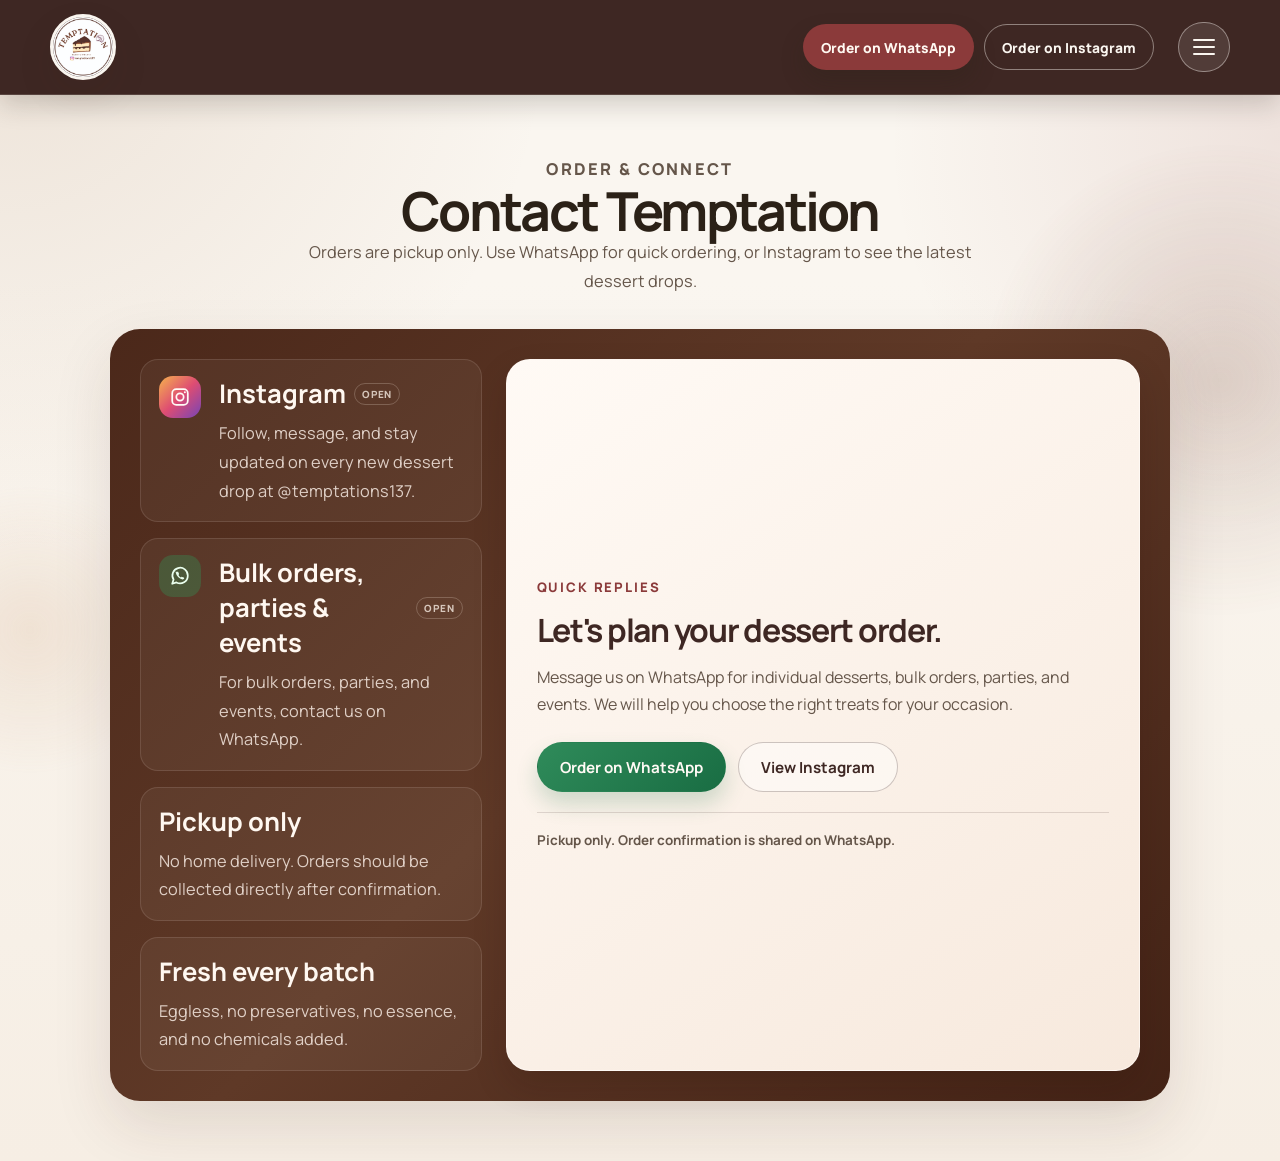
==== commit 3c86fa7e: "Add new desserts, contact improvements, and homepage reel" ====
--- a/contact.html
+++ b/contact.html
@@ -28,19 +28,15 @@
           </div>
           <div class="contact-page-layout">
             <aside class="contact-channel-list" id="contact-details"></aside>
-            <section class="contact-form-panel" aria-labelledby="contact-form-title">
-              <div class="contact-form-intro">
-                <p class="section-kicker">Contact us</p>
-                <h2 id="contact-form-title">Tell us what you are planning.</h2>
-                <p>For dessert orders, bulk orders, parties, and events, share your details and continue directly on WhatsApp.</p>
+            <section class="contact-cta" aria-labelledby="contact-cta-title">
+              <p class="section-kicker">Quick replies</p>
+              <h2 id="contact-cta-title">Let's plan your dessert order.</h2>
+              <p>Message us on WhatsApp for individual desserts, bulk orders, parties, and events. We will help you choose the right treats for your occasion.</p>
+              <div class="contact-cta-actions">
+                <a class="cta" href="https://wa.me/919880898666?text=Hello%20Temptation%2C%20I%20would%20like%20to%20place%20an%20order%20for%20your%20desserts." target="_blank" rel="noreferrer">Order on WhatsApp</a>
+                <a class="cta-secondary" href="https://www.instagram.com/temptations137/" target="_blank" rel="noreferrer">View Instagram</a>
               </div>
-              <form class="contact-form">
-                <label>Name<input name="name" type="text" placeholder="Your name" required /></label>
-                <label>WhatsApp number<input name="phone" type="tel" inputmode="tel" placeholder="Your phone number" required /></label>
-                <label>Enquiry type<select name="type"><option>Regular order</option><option>Bulk order</option><option>Party or event</option><option>Other enquiry</option></select></label>
-                <label class="contact-form-message">Your message<textarea name="message" rows="4" placeholder="Tell us which dessert or event you are planning."></textarea></label>
-                <button type="button" class="contact-submit">Continue on WhatsApp</button>
-              </form>
+              <p class="contact-cta-note">Pickup only. Order confirmation is shared on WhatsApp.</p>
             </section>
           </div>
         </section>
--- a/styles.css
+++ b/styles.css
@@ -1,15 +1,15 @@
 :root {
-  --bg: #fbf4eb;
-  --bg-strong: #f2e2ce;
-  --surface: rgba(255, 249, 242, 0.78);
-  --surface-strong: rgba(255, 250, 245, 0.92);
-  --text: #3d231b;
-  --text-soft: #745143;
-  --line: rgba(92, 55, 39, 0.18);
-  --line-strong: rgba(92, 55, 39, 0.3);
-  --accent: #6d3d2b;
-  --accent-deep: #4b2619;
-  --accent-soft: #a87257;
+  --bg: #faf6f0;
+  --bg-strong: #efe2d3;
+  --surface: rgba(250, 246, 240, 0.86);
+  --surface-strong: rgba(250, 246, 240, 0.96);
+  --text: #2b2117;
+  --text-soft: #65564a;
+  --line: rgba(62, 39, 35, 0.18);
+  --line-strong: rgba(62, 39, 35, 0.32);
+  --accent: #8b3a3a;
+  --accent-deep: #3e2723;
+  --accent-soft: #b08968;
   --shadow: 0 24px 60px rgba(67, 35, 21, 0.12);
   --shadow-soft: 0 16px 40px rgba(67, 35, 21, 0.08);
   --radius-xl: 36px;
@@ -31,9 +31,9 @@
   margin: 0;
   min-height: 100vh;
   background:
-    radial-gradient(circle at top left, rgba(194, 146, 107, 0.16), transparent 32%),
-    radial-gradient(circle at right 12%, rgba(112, 58, 31, 0.12), transparent 24%),
-    linear-gradient(180deg, #fffdf9 0%, var(--bg) 24%, #fffaf3 100%);
+    radial-gradient(circle at top left, rgba(176, 137, 104, 0.18), transparent 32%),
+    radial-gradient(circle at right 12%, rgba(139, 58, 58, 0.1), transparent 24%),
+    linear-gradient(180deg, #faf6f0 0%, var(--bg) 24%, #f6eee4 100%);
   color: var(--text);
   font-family: "Manrope", sans-serif;
 }
@@ -544,7 +544,8 @@
   mix-blend-mode: screen;
 }
 
-.hero-main-image {
+.hero-main-image,
+.hero-reel {
   position: absolute;
   inset: 98px 64px 94px 58px;
   width: auto;
@@ -552,6 +553,64 @@
   object-fit: cover;
   border-radius: 32px;
   box-shadow: 0 32px 60px rgba(30, 12, 6, 0.4);
+  z-index: 1;
+}
+
+.hero-reel {
+  width: calc(100% - 122px);
+  background: #25130c;
+}
+
+.hero-reel-orbit {
+  position: absolute;
+  z-index: 2;
+  top: 78px;
+  right: 42px;
+  width: 104px;
+  height: 104px;
+  border: 1px solid rgba(255, 242, 229, 0.5);
+  border-radius: 50%;
+  pointer-events: none;
+}
+
+.hero-reel-orbit::after {
+  content: "";
+  position: absolute;
+  top: 18px;
+  left: -4px;
+  width: 10px;
+  height: 10px;
+  border-radius: 50%;
+  background: #f8c9a5;
+  box-shadow: 0 0 0 7px rgba(248, 201, 165, 0.14);
+}
+
+.hero-reel-label {
+  position: absolute;
+  z-index: 2;
+  top: 124px;
+  left: 82px;
+  display: grid;
+  gap: 3px;
+  padding: 10px 14px;
+  border: 1px solid rgba(255, 248, 241, 0.36);
+  border-radius: 14px;
+  color: #fff8f1;
+  background: rgba(45, 22, 13, 0.58);
+  backdrop-filter: blur(9px);
+}
+
+.hero-reel-label span {
+  font-size: 0.62rem;
+  font-weight: 800;
+  letter-spacing: 0.1em;
+  text-transform: uppercase;
+}
+
+.hero-reel-label strong {
+  font-family: "Cormorant Garamond", serif;
+  font-size: 1.25rem;
+  line-height: 1;
 }
 
 .hero-floating-image {
@@ -580,6 +639,7 @@
     linear-gradient(180deg, rgba(133, 81, 57, 0.92), rgba(91, 47, 31, 0.96));
   border: 1px solid rgba(255, 243, 230, 0.25);
   box-shadow: 0 22px 36px rgba(34, 12, 6, 0.28);
+  z-index: 3;
 }
 
 .hero-badge span {
@@ -688,6 +748,43 @@
 
 .intro-section {
   padding-top: 46px;
+}
+
+.menu-filters {
+  display: flex;
+  justify-content: center;
+  gap: 10px;
+  margin: 34px 0 28px;
+}
+
+.menu-filter {
+  padding: 10px 22px;
+  border: 1px solid rgba(109, 61, 43, 0.22);
+  border-radius: 999px;
+  color: var(--accent-deep);
+  background: rgba(255, 251, 246, 0.8);
+  font: 700 0.8rem/1 "Manrope", sans-serif;
+  letter-spacing: 0.08em;
+  text-transform: uppercase;
+  cursor: pointer;
+  transition: background 180ms ease, border-color 180ms ease, color 180ms ease, transform 180ms ease;
+}
+
+.menu-filter:hover,
+.menu-filter:focus-visible {
+  border-color: var(--accent);
+  transform: translateY(-2px);
+}
+
+.menu-filter:focus-visible {
+  outline: 2px solid var(--accent);
+  outline-offset: 3px;
+}
+
+.menu-filter.is-active {
+  border-color: var(--accent-deep);
+  color: #fffaf5;
+  background: var(--accent-deep);
 }
 
 .dessert-grid,
@@ -1338,6 +1435,10 @@
   color: #fff8f1;
 }
 
+.contact-page-layout .detail-card p {
+  color: rgba(255, 244, 236, 0.8);
+}
+
 .detail-card.is-whatsapp h3,
 .detail-card.is-instagram h3 {
   display: flex;
@@ -1366,111 +1467,55 @@
   border-color: rgba(255, 236, 224, 0.26);
 }
 
-.contact-form-panel {
+.contact-cta {
+  align-self: stretch;
   display: grid;
-  grid-template-columns: minmax(0, 0.82fr) minmax(0, 1.18fr);
-  gap: 32px;
-  grid-column: 1 / -1;
-  margin-top: 12px;
+  align-content: center;
   padding: 30px;
-  border: 1px solid rgba(255, 237, 225, 0.18);
-  border-radius: 26px;
-  background: rgba(255, 247, 240, 0.08);
-}
-
-.contact-form-intro h2 {
+  border: 1px solid rgba(255, 250, 245, 0.72);
+  border-radius: 24px;
+  background: linear-gradient(145deg, #fffaf5 0%, #f7e9dd 100%);
+  box-shadow: 0 16px 34px rgba(35, 15, 8, 0.16);
+}
+
+.contact-cta h2 {
   margin: 0 0 12px;
-  color: #fff8f1;
+  color: var(--accent-deep);
   font-size: clamp(1.6rem, 2.5vw, 2.3rem);
   letter-spacing: -0.04em;
 }
 
-.contact-form-intro p:not(.section-kicker) {
+.contact-cta p:not(.section-kicker) {
   margin: 0;
-  color: rgba(255, 244, 236, 0.76);
+  color: var(--text-soft);
   line-height: 1.7;
 }
 
-.contact-form {
-  display: grid;
-  grid-template-columns: repeat(2, minmax(0, 1fr));
-  gap: 16px;
-}
-
-.contact-form label {
-  display: grid;
-  gap: 8px;
-  color: rgba(255, 246, 239, 0.86);
-  font-size: 0.78rem;
-  font-weight: 800;
-  letter-spacing: 0.06em;
-  text-transform: uppercase;
-}
-
-.contact-form input,
-.contact-form select,
-.contact-form textarea {
-  width: 100%;
-  border: 1px solid rgba(255, 239, 228, 0.22);
-  border-radius: 12px;
-  outline: none;
+.contact-cta-actions {
+  display: flex;
+  flex-wrap: wrap;
+  gap: 12px;
+  margin-top: 24px;
+}
+
+.contact-cta-actions .cta {
   color: #fffaf5;
-  background: rgba(255, 249, 243, 0.1);
-  font: inherit;
-  letter-spacing: normal;
-  text-transform: none;
-}
-
-.contact-form input,
-.contact-form select {
-  min-height: 48px;
-  padding: 0 14px;
-}
-
-.contact-form textarea {
-  min-height: 110px;
-  padding: 14px;
-  resize: vertical;
-}
-
-.contact-form input::placeholder,
-.contact-form textarea::placeholder {
-  color: rgba(255, 244, 236, 0.52);
-}
-
-.contact-form select option {
-  color: var(--text);
-  background: #fffaf5;
-}
-
-.contact-form input:focus,
-.contact-form select:focus,
-.contact-form textarea:focus {
-  border-color: rgba(255, 245, 236, 0.7);
-  box-shadow: 0 0 0 3px rgba(246, 215, 191, 0.14);
-}
-
-.contact-form-message {
-  grid-column: 1 / -1;
-}
-
-.contact-submit {
-  grid-column: 1 / -1;
-  min-height: 52px;
-  border: 0;
-  border-radius: 999px;
+  background: linear-gradient(135deg, #2f8b5a, #196d43);
+  box-shadow: 0 12px 22px rgba(25, 109, 67, 0.2);
+}
+
+.contact-cta-actions .cta-secondary {
+  border-color: rgba(62, 39, 35, 0.25);
   color: var(--accent-deep);
-  background: #fffaf5;
-  cursor: pointer;
-  font: inherit;
-  font-weight: 800;
-  transition: transform 180ms ease, box-shadow 180ms ease;
-}
-
-.contact-submit:hover,
-.contact-submit:focus-visible {
-  transform: translateY(-2px);
-  box-shadow: 0 14px 25px rgba(25, 8, 3, 0.18);
+  background: rgba(255, 255, 255, 0.44);
+}
+
+.contact-cta-note {
+  margin-top: 20px !important;
+  padding-top: 16px;
+  border-top: 1px solid rgba(62, 39, 35, 0.15);
+  font-size: 0.84rem;
+  font-weight: 700;
 }
 
 .contact-page-layout {
@@ -1483,15 +1528,6 @@
   border-radius: 30px;
   background: linear-gradient(135deg, #4b281a 0%, #5f3927 48%, #442316 100%);
   box-shadow: var(--shadow);
-}
-
-.contact-page-layout .contact-form-panel {
-  grid-column: auto;
-  margin: 0;
-  padding: 0;
-  border: 0;
-  border-radius: 0;
-  background: transparent;
 }
 
 .contact-channel-list {
@@ -1601,7 +1637,6 @@
     margin-left: 0;
   }
 
-  .contact-form-panel,
   .contact-page-layout {
     grid-template-columns: 1fr;
   }
@@ -1667,10 +1702,25 @@
     border-radius: 36px;
   }
 
-  .hero-main-image {
+  .hero-main-image,
+  .hero-reel {
     inset: 34px 28px 120px;
     width: calc(100% - 56px);
     height: auto;
+  }
+
+  .hero-reel {
+    height: calc(100% - 154px);
+  }
+
+  .hero-reel-label {
+    top: 58px;
+    left: 48px;
+  }
+
+  .hero-reel-orbit {
+    top: 38px;
+    right: 22px;
   }
 
   .hero-floating-image {
@@ -1754,20 +1804,14 @@
     padding-right: 14vw;
   }
 
-  .contact-form-panel,
   .contact-page-layout {
     gap: 22px;
     padding: 20px;
     border-radius: 22px;
   }
 
-  .contact-form {
-    grid-template-columns: 1fr;
-  }
-
-  .contact-form-message,
-  .contact-submit {
-    grid-column: auto;
+  .contact-cta {
+    padding: 24px;
   }
 
   .videos-section {
@@ -1812,10 +1856,32 @@
     padding: 0;
   }
 
-  .hero-main-image {
+  .hero-main-image,
+  .hero-reel {
     inset: 22px 20px 112px;
     width: calc(100% - 40px);
     border-radius: 22px;
+  }
+
+  .hero-reel {
+    height: calc(100% - 134px);
+  }
+
+  .hero-reel-label {
+    top: 42px;
+    left: 36px;
+    padding: 8px 10px;
+  }
+
+  .hero-reel-label strong {
+    font-size: 1.05rem;
+  }
+
+  .hero-reel-orbit {
+    top: 26px;
+    right: 18px;
+    width: 76px;
+    height: 76px;
   }
 
   .hero-floating-image {
@@ -1931,13 +1997,13 @@
     animation-delay: 320ms;
   }
 
-  .hero-main-image,
-  .hero-floating-image {
+  .hero-reel,
+  .hero-reel-orbit {
     animation: floaty 5.8s ease-in-out infinite;
   }
 
-  .hero-floating-image {
-    animation-duration: 6.6s;
+  .hero-reel-orbit {
+    animation: orbit-pulse 4.6s ease-in-out infinite;
   }
 }
 
@@ -1963,3 +2029,190 @@
     transform: translateY(-8px);
   }
 }
+
+@keyframes orbit-pulse {
+  0%,
+  100% {
+    transform: rotate(0deg) scale(1);
+    opacity: 0.7;
+  }
+
+  50% {
+    transform: rotate(180deg) scale(1.08);
+    opacity: 1;
+  }
+}
+
+/* Espresso Cream visual system and responsive refinements. */
+.topbar {
+  background: #3e2723;
+  border-bottom-color: rgba(250, 246, 240, 0.14);
+  box-shadow: 0 9px 25px rgba(43, 33, 23, 0.2);
+}
+
+.brand img {
+  border-color: #faf6f0;
+  background: #faf6f0;
+}
+
+.header-dropdown summary {
+  border-color: rgba(250, 246, 240, 0.42);
+  background: rgba(250, 246, 240, 0.1);
+}
+
+.hamburger-icon,
+.hamburger-icon::before,
+.hamburger-icon::after {
+  background: #faf6f0;
+}
+
+.header-dropdown[open] .hamburger-icon {
+  background: transparent;
+}
+
+.header-order-whatsapp {
+  background: #8b3a3a;
+  box-shadow: 0 12px 22px rgba(43, 33, 23, 0.26);
+}
+
+.header-order-instagram {
+  border-color: rgba(250, 246, 240, 0.44);
+  color: #faf6f0;
+  background: transparent;
+}
+
+.cta {
+  background: #8b3a3a;
+}
+
+.cta:hover,
+.header-order-whatsapp:hover {
+  background: #a64545;
+}
+
+.cta-secondary {
+  color: #3e2723;
+  border-color: #b08968;
+  background: #faf6f0;
+}
+
+.drops-section,
+.footer,
+.videos-section {
+  background: linear-gradient(135deg, #3e2723 0%, #54352d 56%, #2b2117 100%);
+}
+
+.drops-section {
+  border: 1px solid rgba(176, 137, 104, 0.38);
+}
+
+@media (max-width: 1100px) {
+  .dessert-grid {
+    grid-template-columns: repeat(2, minmax(0, 1fr));
+  }
+}
+
+@media (max-width: 900px) {
+  .drop-card.is-featured {
+    grid-template-columns: 1fr;
+    gap: 20px;
+    min-height: 0;
+  }
+
+  .drop-card.is-featured img {
+    width: min(100%, 420px);
+    height: auto;
+    aspect-ratio: 4 / 3;
+    margin-inline: auto;
+    transform: none;
+  }
+
+  .drop-card.is-featured::before {
+    left: 28%;
+    bottom: 49%;
+    width: 44%;
+  }
+}
+
+@media (max-width: 640px) {
+  .header-order-instagram {
+    color: #3e2723;
+    border-color: #b08968;
+    background: #faf6f0;
+  }
+
+  .values-band {
+    grid-template-columns: repeat(2, minmax(0, 1fr));
+    gap: 10px;
+  }
+
+  .value-pill {
+    min-height: 142px;
+    padding: 18px 14px;
+  }
+
+  .value-pill:last-child {
+    grid-column: 1 / -1;
+    min-height: 116px;
+  }
+
+  .dessert-grid {
+    grid-template-columns: 1fr;
+    gap: 18px;
+  }
+
+  .dessert-card img {
+    aspect-ratio: 16 / 10;
+  }
+
+  .drops-section {
+    padding: 42px 16px;
+    border-radius: 24px;
+  }
+
+  .drops-grid {
+    gap: 16px;
+  }
+
+  .drop-card,
+  .drop-card.is-featured {
+    padding: 20px;
+    border-radius: 22px;
+  }
+
+  .drop-card.is-featured img {
+    aspect-ratio: 1 / 1;
+    border-radius: 20px;
+  }
+
+  .drop-card.is-featured::before,
+  .drop-orbit {
+    display: none;
+  }
+
+  .drop-card.is-featured h3 {
+    font-size: 2rem;
+  }
+
+  .drop-card p {
+    font-size: 0.94rem;
+    line-height: 1.65;
+  }
+}
+
+@keyframes dessert-tilt {
+  0%,
+  100% {
+    transform: rotateY(-12deg) rotateZ(-3deg) translateZ(28px) translateY(0);
+  }
+
+  50% {
+    transform: rotateY(-6deg) rotateZ(2deg) translateZ(42px) translateY(-10px);
+  }
+}
+
+@keyframes orbit-turn {
+  to {
+    transform: rotate(360deg);
+  }
+}
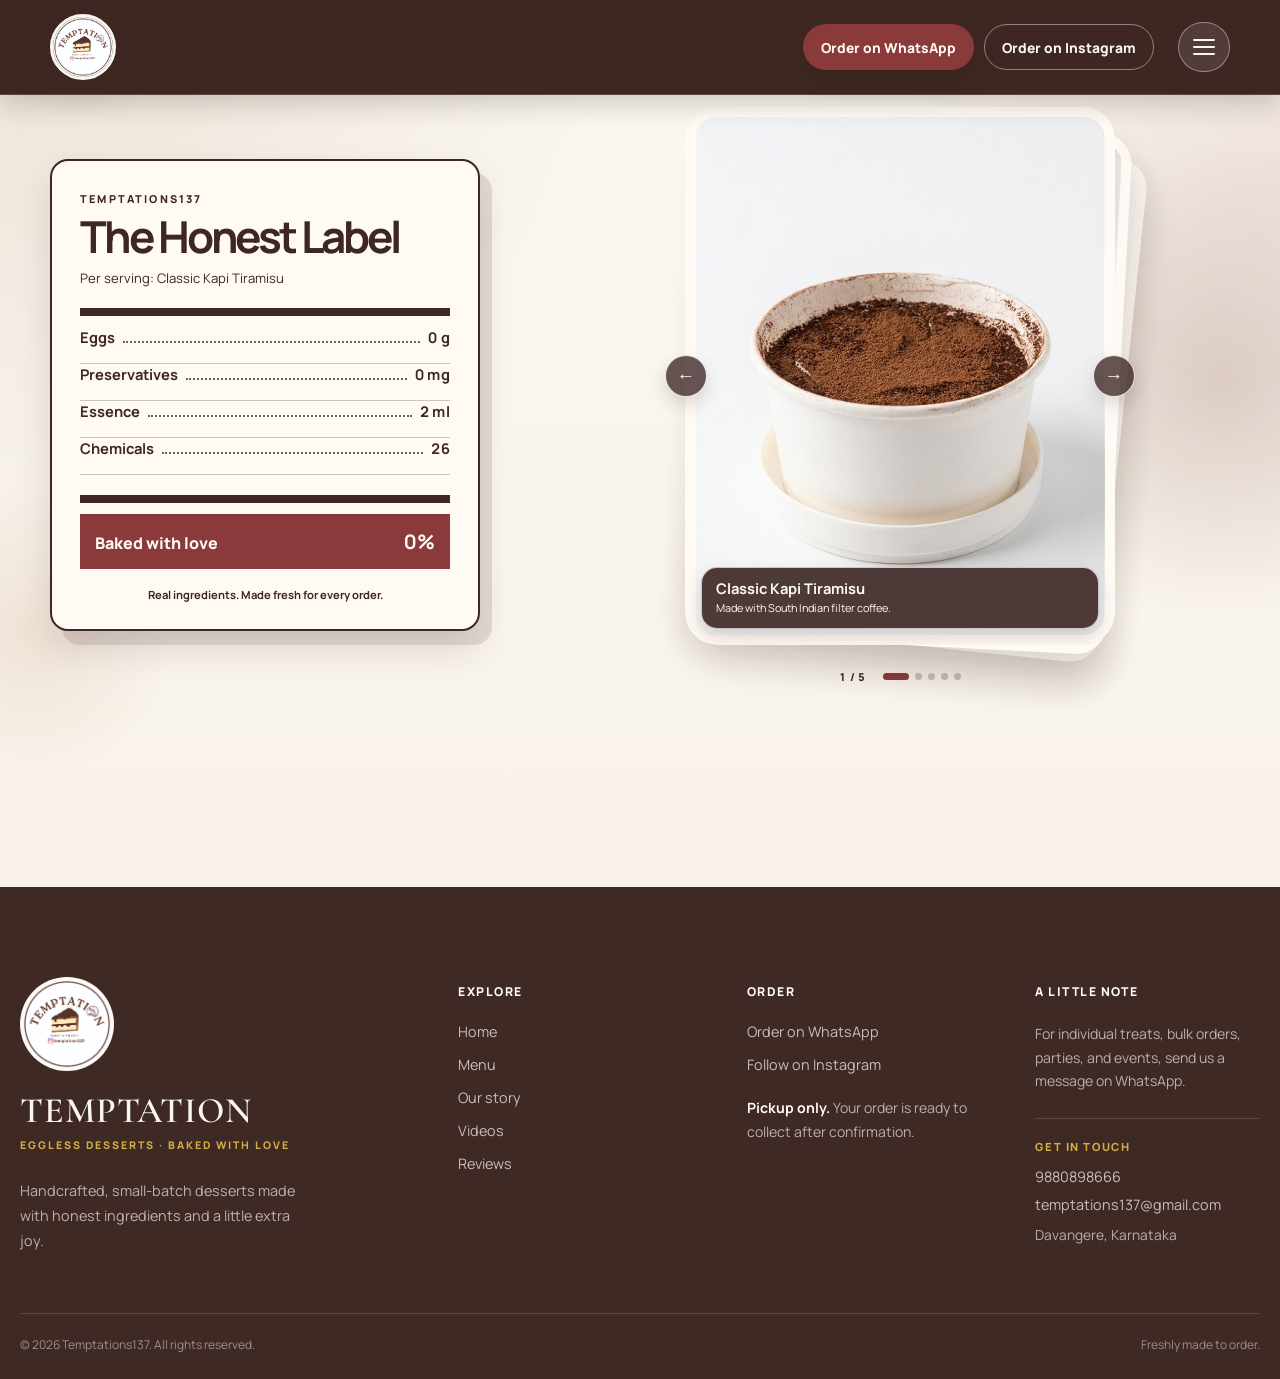
==== commit f57c49b6: "Update contact page and footer" ====
--- a/contact.html
+++ b/contact.html
@@ -4,43 +4,107 @@
     <meta charset="UTF-8" />
     <meta name="viewport" content="width=device-width, initial-scale=1.0" />
     <title>Contact | Temptation</title>
+    <meta name="description" content="Contact Temptation for eggless dessert orders, bulk orders, parties, and events. Pickup only. Order on WhatsApp or Instagram." />
+    <link rel="canonical" href="https://temptation-website.vercel.app/contact.html" />
     <link rel="preconnect" href="https://fonts.googleapis.com" />
     <link rel="preconnect" href="https://fonts.gstatic.com" crossorigin />
-    <link href="https://fonts.googleapis.com/css2?family=Manrope:wght@400;500;600;700;800&display=swap" rel="stylesheet" />
+    <link href="https://fonts.googleapis.com/css2?family=Cormorant+Garamond:wght@400;500;600;700&family=Manrope:wght@400;500;600;700;800&display=swap" rel="stylesheet" />
     <link rel="stylesheet" href="styles.css" />
   </head>
   <body>
     <div class="page-shell">
-      <header class="topbar">
+      <header class="topbar" id="top">
         <a class="brand" href="index.html" aria-label="Temptation home"><img src="assets/images/logo.jpeg" alt="Temptation logo" /></a>
         <div class="header-order-actions">
           <a class="header-order-whatsapp" href="https://wa.me/919880898666?text=Hello%20Temptation%2C%20I%20would%20like%20to%20place%20an%20order%20for%20your%20desserts." target="_blank" rel="noopener noreferrer">Order on WhatsApp</a>
           <a class="header-order-instagram" href="https://www.instagram.com/temptations137/" target="_blank" rel="noopener noreferrer">Order on Instagram</a>
         </div>
-        <details class="header-dropdown"><summary aria-label="Open menu"><span class="hamburger-icon" aria-hidden="true"></span></summary><nav class="dropdown-menu" aria-label="Primary"><a href="index.html">Home</a><a href="story.html">Our Story</a><a href="menu.html">Menu</a><a href="new-drops.html">New Drops</a><a href="videos.html">Videos</a><a href="reviews.html">Reviews</a></nav></details>
+        <details class="header-dropdown"><summary aria-label="Open menu"><span class="hamburger-icon" aria-hidden="true"></span></summary><nav class="dropdown-menu" aria-label="Primary"><a href="index.html">Home</a><a href="story.html">Our Story</a><a href="menu.html">Menu</a><a href="videos.html">Videos</a><a href="reviews.html">Reviews</a></nav></details>
       </header>
       <main class="page-main">
-        <section class="contact-page section page-hero" aria-labelledby="contact-page-title">
-          <div class="section-heading">
-            <p class="section-kicker">Order & connect</p>
-            <h1 id="contact-page-title">Contact Temptation</h1>
-            <p>Orders are pickup only. Use WhatsApp for quick ordering, or Instagram to see the latest dessert drops.</p>
-          </div>
-          <div class="contact-page-layout">
-            <aside class="contact-channel-list" id="contact-details"></aside>
-            <section class="contact-cta" aria-labelledby="contact-cta-title">
-              <p class="section-kicker">Quick replies</p>
-              <h2 id="contact-cta-title">Let's plan your dessert order.</h2>
-              <p>Message us on WhatsApp for individual desserts, bulk orders, parties, and events. We will help you choose the right treats for your occasion.</p>
-              <div class="contact-cta-actions">
-                <a class="cta" href="https://wa.me/919880898666?text=Hello%20Temptation%2C%20I%20would%20like%20to%20place%20an%20order%20for%20your%20desserts." target="_blank" rel="noreferrer">Order on WhatsApp</a>
-                <a class="cta-secondary" href="https://www.instagram.com/temptations137/" target="_blank" rel="noreferrer">View Instagram</a>
+        <section class="honest-label-section contact-honest-label" aria-labelledby="honest-label-title">
+            <div class="honest-label-card">
+              <header class="honest-label-header">
+                <p>TEMPTATIONS137</p>
+                <h2 id="honest-label-title">The Honest Label</h2>
+                <span class="honest-label-serving">Per serving: Classic Kapi Tiramisu</span>
+              </header>
+              <div class="honest-label-divider" aria-hidden="true"></div>
+              <ul class="honest-label-list" aria-label="Temptation promises">
+                <li class="honest-label-row" aria-label="Eggs: none"><span>Eggs</span><span class="honest-label-leader" aria-hidden="true"></span><strong><span class="honest-label-count" data-start="100" data-target="0" aria-hidden="true">0</span> g</strong></li>
+                <li class="honest-label-row" aria-label="Preservatives: none"><span>Preservatives</span><span class="honest-label-leader" aria-hidden="true"></span><strong><span class="honest-label-count" data-start="100" data-target="0" aria-hidden="true">0</span> mg</strong></li>
+                <li class="honest-label-row" aria-label="Essence: none"><span>Essence</span><span class="honest-label-leader" aria-hidden="true"></span><strong><span class="honest-label-count" data-start="100" data-target="0" aria-hidden="true">0</span> ml</strong></li>
+                <li class="honest-label-row" aria-label="Chemicals: none"><span>Chemicals</span><span class="honest-label-leader" aria-hidden="true"></span><strong><span class="honest-label-count" data-start="100" data-target="0" aria-hidden="true">0</span></strong></li>
+              </ul>
+              <div class="honest-label-divider" aria-hidden="true"></div>
+              <div class="honest-label-love" aria-label="Baked with love: 100 percent"><span>Baked with love</span><strong><span class="honest-label-count" data-start="0" data-target="100" aria-hidden="true">100</span>%</strong></div>
+              <p class="honest-label-footer">Real ingredients. Made fresh for every order.</p>
+              <span class="honest-label-stamp" aria-hidden="true">100%<br />EGGLESS</span>
+            </div>
+            <div class="showcase" aria-label="Dessert photo showcase">
+              <div class="showcase-stack" role="region" aria-roledescription="carousel" aria-label="Temptations137 dessert photos">
+                <img class="showcase-image showcase-image-back" src="assets/images/blueberry-cheesecake.png" alt="" width="800" height="1000" loading="lazy" aria-hidden="true" />
+                <img class="showcase-image showcase-image-middle" src="assets/images/chocolate-tiramisu.jpeg" alt="" width="800" height="1000" loading="lazy" aria-hidden="true" />
+                <figure class="showcase-photo">
+                  <img class="showcase-image showcase-image-front" src="assets/images/classic-kapi-close.jpeg" alt="Classic Kapi Tiramisu" width="800" height="1000" loading="lazy" />
+                  <figcaption class="showcase-caption" aria-live="polite">
+                    <strong class="showcase-name">Classic Kapi Tiramisu</strong>
+                    <span class="showcase-note">Made with South Indian filter coffee.</span>
+                  </figcaption>
+                </figure>
+                <button class="showcase-arrow showcase-arrow-prev" type="button" aria-label="Show previous dessert">&#8592;</button>
+                <button class="showcase-arrow showcase-arrow-next" type="button" aria-label="Show next dessert">&#8594;</button>
               </div>
-              <p class="contact-cta-note">Pickup only. Order confirmation is shared on WhatsApp.</p>
-            </section>
-          </div>
+              <div class="showcase-progress" aria-label="Select a dessert">
+                <span class="showcase-count" aria-hidden="true">1 / 5</span>
+                <div class="showcase-dots"></div>
+              </div>
+            </div>
         </section>
       </main>
+
+      <footer class="footer site-footer" id="contact">
+        <div class="site-footer-brand">
+          <a class="site-footer-logo" href="index.html" aria-label="Temptation home">
+            <img src="assets/images/logo.jpeg" alt="Temptation logo" />
+          </a>
+          <p class="site-footer-name">TEMPTATION</p>
+          <p class="site-footer-tagline">EGGLESS DESSERTS &middot; BAKED WITH LOVE</p>
+          <p class="site-footer-copy">Handcrafted, small-batch desserts made with honest ingredients and a little extra joy.</p>
+        </div>
+
+        <nav class="site-footer-column" aria-label="Explore Temptation">
+          <h2>Explore</h2>
+          <a href="index.html">Home</a>
+          <a href="menu.html">Menu</a>
+          <a href="story.html">Our story</a>
+          <a href="videos.html">Videos</a>
+          <a href="reviews.html">Reviews</a>
+        </nav>
+
+        <div class="site-footer-column">
+          <h2>Order</h2>
+          <a href="https://wa.me/919880898666?text=Hello%20Temptation%2C%20I%20would%20like%20to%20place%20an%20order%20for%20your%20desserts." target="_blank" rel="noreferrer">Order on WhatsApp</a>
+          <a href="https://www.instagram.com/temptations137/" target="_blank" rel="noreferrer">Follow on Instagram</a>
+          <p class="site-footer-pickup"><strong>Pickup only.</strong> Your order is ready to collect after confirmation.</p>
+        </div>
+
+        <div class="site-footer-column site-footer-note">
+          <h2>A little note</h2>
+          <p>For individual treats, bulk orders, parties, and events, send us a message on WhatsApp.</p>
+          <div class="site-footer-contact">
+            <h3>Get in touch</h3>
+            <a href="tel:+919880898666">9880898666</a>
+            <a href="mailto:temptations137@gmail.com">temptations137@gmail.com</a>
+            <p>Davangere, Karnataka</p>
+          </div>
+        </div>
+
+        <div class="site-footer-bottom">
+          <p>&copy; 2026 Temptations137. All rights reserved.</p>
+          <p>Freshly made to order.</p>
+        </div>
+      </footer>
     </div>
     <script src="site-data.js"></script><script src="app.js"></script>
   </body>
--- a/styles.css
+++ b/styles.css
@@ -44,6 +44,10 @@
   max-width: 100%;
 }
 
+img {
+  height: auto;
+}
+
 a {
   color: inherit;
   text-decoration: none;
@@ -52,6 +56,21 @@
 .page-shell {
   position: relative;
   overflow-x: clip;
+}
+
+/* Skip painting off-screen content until the visitor scrolls to it. */
+.story-section,
+.videos-section,
+.reviews-section {
+  content-visibility: auto;
+  contain-intrinsic-size: auto 900px;
+}
+
+@media (max-width: 900px) {
+  .hero-reel,
+  .video-card video {
+    animation: none !important;
+  }
 }
 
 .page-shell::before,
@@ -486,13 +505,16 @@
 }
 
 .pickup-card {
+  position: relative;
   display: grid;
   grid-template-columns: 64px 1fr;
   gap: 16px;
   align-items: center;
   margin-top: 30px;
   padding: 18px 20px;
-  background: linear-gradient(180deg, rgba(255, 248, 239, 0.96), rgba(248, 235, 219, 0.9));
+  background:
+    radial-gradient(circle at 92% 12%, rgba(235, 170, 113, 0.28), transparent 23%),
+    linear-gradient(135deg, rgba(255, 253, 249, 0.98), rgba(248, 230, 210, 0.94));
   border: 1px solid rgba(109, 61, 43, 0.14);
   border-radius: var(--radius-lg);
   box-shadow: var(--shadow-soft);
@@ -514,7 +536,13 @@
   background:
     radial-gradient(circle at 50% 50%, rgba(109, 61, 43, 0.12) 0 18%, transparent 18% 100%),
     radial-gradient(circle, rgba(255, 255, 255, 0.96), rgba(245, 230, 214, 0.92));
-  color: transparent;
+  color: var(--accent);
+  box-shadow: inset 0 2px 5px rgba(255, 255, 255, 0.86), 0 10px 20px rgba(94, 50, 33, 0.12);
+}
+
+.pickup-icon svg {
+  width: 42px;
+  height: 42px;
 }
 
 .hero-visual {
@@ -559,6 +587,7 @@
 .hero-reel {
   width: calc(100% - 122px);
   background: #25130c;
+  touch-action: pan-y;
 }
 
 .hero-reel-orbit {
@@ -657,44 +686,95 @@
 .values-band {
   display: grid;
   grid-template-columns: repeat(5, minmax(0, 1fr));
-  gap: 12px;
-  margin-bottom: 34px;
-  padding: 10px 0 18px;
+  gap: 16px;
+  margin-bottom: 46px;
+  padding: 18px 0 10px;
 }
 
 .value-pill {
   position: relative;
-  min-height: 158px;
-  padding: 24px 18px 18px;
-  border-radius: 22px;
-  border: 1px solid rgba(109, 61, 43, 0.12);
-  background: linear-gradient(150deg, rgba(255, 252, 247, 0.9), rgba(245, 229, 210, 0.72));
+  min-height: 246px;
+  padding: 24px 20px 22px;
+  border: 1px solid rgba(109, 61, 43, 0.15);
+  border-radius: 28px;
+  background: linear-gradient(145deg, #fffdf9 0%, #f4e2d1 100%);
   color: var(--text);
-  box-shadow: var(--shadow-soft);
+  box-shadow: 0 18px 28px rgba(67, 35, 21, 0.1), inset 0 1px rgba(255, 255, 255, 0.94);
   overflow: hidden;
-  transition: transform 220ms ease, box-shadow 220ms ease;
-}
-
+  transform: perspective(800px) rotateX(1.5deg);
+  transform-style: preserve-3d;
+  transition: transform 260ms ease, box-shadow 260ms ease;
+}
+
+.value-pill::before,
 .value-pill::after {
   content: "";
   position: absolute;
+  pointer-events: none;
+}
+
+.value-pill::before {
+  top: -34px;
+  right: -30px;
+  width: 140px;
+  height: 140px;
+  border-radius: 50%;
+  background: radial-gradient(circle at 35% 35%, rgba(255, 255, 255, 0.88), rgba(255, 255, 255, 0));
+  opacity: 0.8;
+}
+
+.value-pill::after {
   right: -24px;
   bottom: -34px;
   width: 94px;
   height: 94px;
   border-radius: 50%;
-  background: radial-gradient(circle at 32% 28%, rgba(255, 255, 255, 0.94), rgba(175, 107, 73, 0.22));
-  opacity: 0.72;
+  background: currentColor;
+  opacity: 0.1;
 }
 
 .value-pill:hover {
-  transform: translateY(-6px);
-  box-shadow: 0 22px 38px rgba(67, 35, 21, 0.14);
+  transform: perspective(800px) translateY(-10px) rotateX(0deg) rotateY(-2deg);
+  box-shadow: 0 28px 42px rgba(67, 35, 21, 0.16), inset 0 1px rgba(255, 255, 255, 0.94);
+}
+
+.value-visual {
+  position: relative;
+  z-index: 1;
+  display: grid;
+  place-items: center;
+  width: 62px;
+  height: 62px;
+  margin-bottom: 32px;
+  border: 1px solid currentColor;
+  border-radius: 20px;
+  color: var(--accent);
+  background: rgba(255, 255, 255, 0.58);
+  box-shadow: 0 12px 18px rgba(67, 35, 21, 0.12), inset 0 1px rgba(255, 255, 255, 0.9);
+  transform: translateZ(20px) rotate(-5deg);
+}
+
+.value-visual svg {
+  width: 39px;
+  height: 39px;
+}
+
+.value-fresh .value-visual { color: #b05e43; }
+.value-real .value-visual { color: #578263; }
+.value-clean .value-visual { color: #5d7298; }
+.value-love .value-visual { color: #b34f68; }
+
+.value-fresh { background: linear-gradient(145deg, #fffdf9 0%, #f7ded0 100%); }
+.value-real { background: linear-gradient(145deg, #fcfdf9 0%, #dfebd8 100%); }
+.value-clean { background: linear-gradient(145deg, #fcfdff 0%, #dbe6f2 100%); }
+.value-love { background: linear-gradient(145deg, #fffaf9 0%, #f3dce1 100%); }
 }
 
 .value-index {
-  display: block;
-  margin-bottom: 16px;
+  position: absolute;
+  z-index: 1;
+  top: 28px;
+  right: 22px;
   color: var(--accent);
   font-size: 0.68rem;
   font-weight: 800;
@@ -710,15 +790,546 @@
 
 .value-pill h3 {
   color: var(--accent-deep);
-  font-size: 0.93rem;
+  font-size: 1rem;
   line-height: 1.2;
 }
 
 .value-pill p {
-  margin-top: 8px;
+  margin-top: 10px;
   color: var(--text-soft);
+  font-size: 0.8rem;
+  line-height: 1.5;
+}
+
+.honest-label-section {
+  --label-cream: #fffaf4;
+  --label-ink: #3e2723;
+  --label-red: #8a3a3a;
+  display: grid;
+  grid-template-columns: minmax(0, 430px) minmax(0, 1fr);
+  align-items: center;
+  justify-content: center;
+  gap: clamp(32px, 7vw, 96px);
+  width: var(--container);
+  margin: 12px auto 56px;
+}
+
+.honest-label-card {
+  position: relative;
+  width: 100%;
+  max-width: 430px;
+  padding: 30px 28px 26px;
+  overflow: visible;
+  border: 2px solid var(--label-ink);
+  border-radius: 18px;
+  color: var(--label-ink);
+  background: var(--label-cream);
+  box-shadow: 12px 14px 0 rgba(62, 39, 35, 0.12), 0 18px 34px rgba(62, 39, 35, 0.14);
+}
+
+.honest-label-header p,
+.honest-label-header span,
+.honest-label-footer {
+  font-family: "Manrope", sans-serif;
+}
+
+.honest-label-header p {
+  margin: 0 0 10px;
+  font-size: 0.68rem;
+  font-weight: 800;
+  letter-spacing: 0.2em;
+}
+
+.honest-label-header h2 {
+  margin: 0;
+  font-family: "Manrope", sans-serif;
+  font-size: clamp(2rem, 4vw, 2.75rem);
+  line-height: 0.95;
+  letter-spacing: -0.07em;
+}
+
+.honest-label-header span {
+  display: block;
+  margin-top: 12px;
+  font-size: 0.82rem;
+  line-height: 1.35;
+}
+
+.honest-label-divider {
+  height: 8px;
+  margin: 20px 0 11px;
+  background: var(--label-ink);
+}
+
+.honest-label-list {
+  display: grid;
+  gap: 0;
+  padding: 0;
+  margin: 0;
+  list-style: none;
+}
+
+.honest-label-row {
+  display: grid;
+  grid-template-columns: auto 1fr auto;
+  align-items: baseline;
+  gap: 8px;
+  min-height: 37px;
+  border-bottom: 1px solid rgba(62, 39, 35, 0.25);
+  font-family: "Manrope", sans-serif;
+  font-size: 0.92rem;
+  font-weight: 700;
+}
+
+.honest-label-leader {
+  min-width: 8px;
+  border-bottom: 2px dotted rgba(62, 39, 35, 0.72);
+}
+
+.honest-label-row strong,
+.honest-label-love strong {
+  font-variant-numeric: tabular-nums;
+  letter-spacing: 0.02em;
+}
+
+.honest-label-love {
+  display: flex;
+  align-items: baseline;
+  justify-content: space-between;
+  gap: 16px;
+  padding: 14px 15px;
+  color: #fffaf4;
+  background: var(--label-red);
+  font-family: "Manrope", sans-serif;
+  font-size: 1rem;
+  font-weight: 800;
+}
+
+.honest-label-love strong {
+  font-size: 1.25rem;
+}
+
+.honest-label-footer {
+  margin: 18px 0 0;
+  font-size: 0.7rem;
+  font-weight: 700;
+  line-height: 1.45;
+  text-align: center;
+}
+
+.honest-label-stamp {
+  position: absolute;
+  right: -18px;
+  bottom: -22px;
+  z-index: 1;
+  display: grid;
+  place-items: center;
+  width: 98px;
+  height: 98px;
+  border: 4px double currentColor;
+  border-radius: 50%;
+  color: var(--label-red);
+  background: var(--label-cream);
+  box-shadow: 0 10px 20px rgba(62, 39, 35, 0.15);
+  font-family: "Manrope", sans-serif;
   font-size: 0.75rem;
-  line-height: 1.45;
+  font-weight: 800;
+  line-height: 1.05;
+  letter-spacing: 0.08em;
+  text-align: center;
+  transform: rotate(-12deg);
+}
+
+.showcase {
+  box-sizing: border-box;
+  width: min(100%, 478px);
+  padding: 0 24px;
+  justify-self: center;
+}
+
+.showcase-stack {
+  position: relative;
+  aspect-ratio: 4 / 5;
+  touch-action: pan-y;
+}
+
+.showcase-image,
+.showcase-photo {
+  position: absolute;
+  width: 100%;
+  height: 100%;
+}
+
+.showcase-image {
+  display: block;
+  inset: 0;
+  object-fit: cover;
+  border: 10px solid var(--label-cream);
+  border-radius: 32px;
+  background: var(--label-cream);
+  box-shadow: 0 22px 42px rgba(59, 38, 36, 0.2);
+}
+
+.showcase-image-back {
+  z-index: 0;
+  opacity: 0.72;
+  transform: translate(22px, 16px) rotate(6deg) scale(0.94);
+}
+
+.showcase-image-middle {
+  z-index: 1;
+  opacity: 0.86;
+  transform: translate(11px, 8px) rotate(3deg) scale(0.97);
+}
+
+.showcase-photo {
+  inset: 0;
+  z-index: 2;
+  margin: 0;
+  overflow: hidden;
+  border-radius: 32px;
+}
+
+.showcase-image-front {
+  z-index: 1;
+  transition: opacity 200ms ease;
+}
+
+.showcase-caption {
+  position: absolute;
+  right: 16px;
+  bottom: 16px;
+  left: 16px;
+  z-index: 2;
+  display: grid;
+  gap: 3px;
+  padding: 12px 14px;
+  border: 1px solid rgba(255, 250, 244, 0.72);
+  border-radius: 16px;
+  color: var(--label-cream);
+  background: rgba(59, 38, 36, 0.9);
+  box-shadow: 0 8px 18px rgba(59, 38, 36, 0.18);
+  backdrop-filter: blur(8px);
+  font-family: "Manrope", sans-serif;
+  transition: opacity 160ms ease, transform 160ms ease;
+}
+
+.showcase-caption.is-changing,
+.honest-label-serving.is-changing {
+  opacity: 0;
+  transform: translateY(4px);
+}
+
+.showcase-caption strong {
+  font-size: 0.92rem;
+  line-height: 1.2;
+}
+
+.showcase-caption span {
+  overflow: hidden;
+  font-size: 0.68rem;
+  line-height: 1.35;
+  text-overflow: ellipsis;
+  white-space: nowrap;
+}
+
+.showcase-arrow {
+  position: absolute;
+  top: 50%;
+  z-index: 4;
+  display: grid;
+  width: 42px;
+  height: 42px;
+  place-items: center;
+  border: 1px solid rgba(255, 250, 244, 0.85);
+  border-radius: 50%;
+  color: var(--label-cream);
+  background: rgba(59, 38, 36, 0.78);
+  box-shadow: 0 8px 18px rgba(59, 38, 36, 0.16);
+  cursor: pointer;
+  font-size: 1.15rem;
+  transform: translateY(-50%);
+  transition: background 180ms ease, transform 180ms ease;
+}
+
+.showcase-arrow:hover,
+.showcase-arrow:focus-visible {
+  outline: none;
+  background: var(--label-red);
+  transform: translateY(-50%) scale(1.06);
+}
+
+.showcase-arrow-prev { left: -20px; }
+.showcase-arrow-next { right: -20px; }
+
+.showcase-progress {
+  display: flex;
+  align-items: center;
+  justify-content: center;
+  gap: 12px;
+  margin-top: 24px;
+  color: var(--label-ink);
+  font-family: "Manrope", sans-serif;
+}
+
+.showcase-count {
+  min-width: 32px;
+  font-size: 0.68rem;
+  font-weight: 800;
+  font-variant-numeric: tabular-nums;
+  letter-spacing: 0.08em;
+}
+
+.showcase-dots {
+  display: flex;
+  align-items: center;
+  gap: 6px;
+}
+
+.showcase-dot {
+  width: 7px;
+  height: 7px;
+  padding: 0;
+  border: 0;
+  border-radius: 50%;
+  background: rgba(59, 38, 36, 0.25);
+  cursor: pointer;
+  transition: width 220ms ease, background 220ms ease;
+}
+
+.showcase-dot.is-active {
+  width: 26px;
+  border-radius: 10px;
+  background: var(--label-red);
+}
+
+.showcase-photo.is-leaving {
+  animation: showcase-photo-leave 600ms cubic-bezier(0.5, 0, 0.75, 0) both;
+}
+
+.showcase-photo.is-entering {
+  animation: showcase-photo-enter 600ms cubic-bezier(0.22, 1, 0.36, 1) both;
+}
+
+.showcase-photo.is-fading {
+  animation: showcase-photo-fade 240ms ease both;
+}
+
+@keyframes showcase-photo-leave {
+  to { opacity: 0; transform: translateY(-18%) rotate(-4deg) scale(0.96); }
+}
+
+@keyframes showcase-photo-enter {
+  from { opacity: 0; transform: translateY(8px) scale(0.94); }
+  to { opacity: 1; transform: translateY(0) scale(1); }
+}
+
+@keyframes showcase-photo-fade {
+  0%,
+  100% { opacity: 1; }
+  50% { opacity: 0.25; }
+}
+
+.honest-label-card.is-animating .honest-label-row,
+.honest-label-card.is-animating .honest-label-love {
+  opacity: 0;
+  transform: translateY(16px);
+}
+
+.honest-label-card.is-visible .honest-label-row,
+.honest-label-card.is-visible .honest-label-love {
+  opacity: 1;
+  transform: translateY(0);
+  transition: opacity 480ms ease, transform 480ms cubic-bezier(0.22, 1, 0.36, 1);
+}
+
+.honest-label-card.is-visible .honest-label-row:nth-child(1) { transition-delay: 0ms; }
+.honest-label-card.is-visible .honest-label-row:nth-child(2) { transition-delay: 350ms; }
+.honest-label-card.is-visible .honest-label-row:nth-child(3) { transition-delay: 700ms; }
+.honest-label-card.is-visible .honest-label-row:nth-child(4) { transition-delay: 1050ms; }
+.honest-label-card.is-visible .honest-label-love { transition-delay: 1400ms; }
+
+.honest-label-card.is-animating .honest-label-stamp {
+  opacity: 0;
+  transform: rotate(-12deg) scale(1.75);
+}
+
+.honest-label-card.is-stamp-visible .honest-label-stamp {
+  animation: stamp-in 700ms cubic-bezier(0.18, 1.35, 0.45, 1) both;
+}
+
+@keyframes stamp-in {
+  from {
+    opacity: 0;
+    transform: rotate(-12deg) scale(1.75);
+  }
+
+  to {
+    opacity: 1;
+    transform: rotate(-12deg) scale(1);
+  }
+}
+
+@media (max-width: 900px) {
+  .honest-label-section {
+    grid-template-columns: 1fr;
+    gap: 38px;
+    margin-top: 8px;
+  }
+
+  .honest-label-card {
+    justify-self: center;
+  }
+
+  .showcase {
+    order: -1;
+    width: min(100%, 448px);
+    padding: 0 18px 0 0;
+  }
+
+  .showcase-arrow {
+    display: none;
+  }
+}
+
+@media (min-width: 641px) and (max-width: 900px) {
+  .honest-label-section {
+    grid-template-columns: minmax(0, 1.08fr) minmax(220px, 0.92fr);
+    align-items: center;
+    gap: 28px;
+  }
+
+  .showcase {
+    order: 0;
+    width: min(100%, 360px);
+    padding-right: 18px;
+  }
+
+  .honest-label-card {
+    min-width: 0;
+    padding: 24px 20px 22px;
+  }
+
+  .honest-label-header h2 {
+    font-size: clamp(1.8rem, 4.5vw, 2.35rem);
+  }
+
+  .honest-label-row {
+    font-size: 0.8rem;
+  }
+}
+
+@media (max-width: 640px) {
+  .honest-label-section {
+    width: min(100vw - 32px, 430px);
+    gap: 22px;
+    margin-bottom: 36px;
+  }
+
+  .honest-label-card {
+    padding: 24px 18px 22px;
+    border-radius: 16px;
+    box-shadow: 8px 10px 0 rgba(62, 39, 35, 0.12), 0 14px 26px rgba(62, 39, 35, 0.14);
+  }
+
+  .honest-label-header p {
+    margin-bottom: 8px;
+    font-size: 0.6rem;
+  }
+
+  .honest-label-header h2 {
+    font-size: 2rem;
+  }
+
+  .honest-label-header span {
+    margin-top: 9px;
+    font-size: 0.72rem;
+  }
+
+  .honest-label-divider {
+    height: 6px;
+    margin: 16px 0 8px;
+  }
+
+  .honest-label-row {
+    min-height: 34px;
+    gap: 6px;
+    font-size: 0.78rem;
+  }
+
+  .honest-label-love {
+    padding: 12px;
+    font-size: 0.85rem;
+  }
+
+  .honest-label-love strong {
+    font-size: 1.05rem;
+  }
+
+  .honest-label-footer {
+    margin-top: 15px;
+    padding-right: 54px;
+    font-size: 0.62rem;
+    text-align: left;
+  }
+
+  .honest-label-stamp {
+    right: -10px;
+    bottom: -18px;
+    width: 78px;
+    height: 78px;
+    border-width: 3px;
+    font-size: 0.6rem;
+  }
+
+  .showcase {
+    width: min(100%, 318px);
+    padding-right: 16px;
+    justify-self: center;
+  }
+
+  .showcase-image {
+    border-width: 8px;
+    border-radius: 26px;
+  }
+
+  .showcase-photo {
+    border-radius: 26px;
+  }
+
+  .showcase-image-back {
+    transform: translate(14px, 11px) rotate(5deg) scale(0.94);
+  }
+
+  .showcase-image-middle {
+    transform: translate(7px, 5px) rotate(2.5deg) scale(0.97);
+  }
+
+  .showcase-caption {
+    right: 12px;
+    bottom: 12px;
+    left: 12px;
+    padding: 10px 12px;
+  }
+
+  .showcase-caption strong {
+    font-size: 0.84rem;
+  }
+
+  .showcase-caption span {
+    font-size: 0.62rem;
+  }
+}
+
+@media (prefers-reduced-motion: reduce) {
+  .showcase-photo.is-leaving,
+  .showcase-photo.is-entering {
+    animation: none;
+  }
+
+  .showcase-image-front {
+    transition: opacity 180ms ease;
+  }
 }
 
 .section {
@@ -1315,80 +1926,6 @@
   margin-top: 18px;
   color: var(--accent-deep);
   font-weight: 800;
-}
-
-.footer {
-  display: grid;
-  grid-template-columns: 1.1fr 0.8fr 1fr;
-  gap: 24px;
-  margin-top: 30px;
-  margin-bottom: 28px;
-  padding: 34px;
-  border-radius: 36px;
-  background:
-    radial-gradient(circle at 38% 50%, rgba(186, 104, 53, 0.18), transparent 20%),
-    linear-gradient(120deg, #4b281a 0%, #5f3927 48%, #442316 100%);
-  color: #fff8f1;
-  box-shadow: var(--shadow);
-}
-
-.footer .section-kicker {
-  color: rgba(255, 240, 228, 0.62);
-}
-
-.footer-panel p,
-.footer .detail-card p {
-  color: rgba(255, 244, 236, 0.78);
-}
-
-.footer-panel,
-.footer-logo {
-  position: relative;
-  z-index: 1;
-}
-
-.footer-order {
-  padding-right: 12px;
-}
-
-.footer-order h1,
-.footer-order h2 {
-  max-width: 12ch;
-  font-size: clamp(2rem, 3.4vw, 3.25rem);
-}
-
-.footer-actions,
-.story-actions {
-  align-items: center;
-}
-
-.footer-actions .cta,
-.footer-actions .cta-secondary {
-  min-height: 52px;
-}
-
-.footer-logo {
-  display: grid;
-  place-items: center;
-  text-align: center;
-  gap: 14px;
-}
-
-.footer-logo img {
-  width: 170px;
-  border-radius: 50%;
-  border: 4px solid rgba(255, 246, 236, 0.25);
-}
-
-.footer-logo p {
-  margin: 0;
-  font-family: "Allura", cursive;
-  font-size: 2rem;
-}
-
-.footer-info {
-  display: grid;
-  gap: 16px;
 }
 
 .detail-card {
@@ -1587,8 +2124,7 @@
 
 @media (max-width: 1100px) {
   .hero,
-  .story-layout,
-  .footer {
+  .story-layout {
     grid-template-columns: 1fr;
   }
 
@@ -1612,10 +2148,6 @@
 
   .video-card {
     flex-basis: calc((100% - 24px) / 2);
-  }
-
-  .footer-logo {
-    order: -1;
   }
 
   .story-image-cluster {
@@ -1644,8 +2176,7 @@
   .dessert-grid,
   .video-grid,
   .drops-grid,
-  .reviews-grid,
-  .values-band {
+  .reviews-grid {
     grid-template-columns: 1fr;
   }
 
@@ -1771,25 +2302,31 @@
   }
 
   .topbar {
-    padding-top: 18px;
-    padding-inline: 12px;
+    gap: 8px;
+    padding: 10px 12px 12px;
   }
 
   .brand img {
-    width: 56px;
-    height: 56px;
+    width: 46px;
+    height: 46px;
+  }
+
+  .header-dropdown summary {
+    width: 46px;
+    min-height: 44px;
   }
 
   .header-order-actions {
     order: 3;
     width: 100%;
     margin: 0;
+    gap: 8px;
   }
 
   .header-order-whatsapp,
   .header-order-instagram {
     flex: 1;
-    min-height: 44px;
+    min-height: 40px;
     padding-inline: 10px;
     font-size: 0.72rem;
   }
@@ -1848,7 +2385,19 @@
   }
 
   .pickup-card {
-    grid-template-columns: 1fr;
+    grid-template-columns: 54px 1fr;
+    gap: 14px;
+    padding: 16px;
+  }
+
+  .pickup-icon {
+    width: 54px;
+    height: 54px;
+  }
+
+  .pickup-icon svg {
+    width: 36px;
+    height: 36px;
   }
 
   .hero-frame {
@@ -1963,10 +2512,6 @@
     font-size: 1.14rem;
   }
 
-  .footer {
-    padding: 22px 18px;
-    border-radius: 26px;
-  }
 }
 
 @media (prefers-reduced-motion: no-preference) {
@@ -2005,6 +2550,16 @@
   .hero-reel-orbit {
     animation: orbit-pulse 4.6s ease-in-out infinite;
   }
+
+  .pickup-icon,
+  .value-visual {
+    animation: value-float 4.8s ease-in-out infinite;
+  }
+
+  .value-pill:nth-child(2) .value-visual { animation-delay: -0.9s; }
+  .value-pill:nth-child(3) .value-visual { animation-delay: -1.8s; }
+  .value-pill:nth-child(4) .value-visual { animation-delay: -2.7s; }
+  .value-pill:nth-child(5) .value-visual { animation-delay: -3.6s; }
 }
 
 @keyframes rise-in {
@@ -2040,6 +2595,17 @@
   50% {
     transform: rotate(180deg) scale(1.08);
     opacity: 1;
+  }
+}
+
+@keyframes value-float {
+  0%,
+  100% {
+    transform: translateZ(20px) rotate(-5deg) translateY(0);
+  }
+
+  50% {
+    transform: translateZ(28px) rotate(3deg) translateY(-6px);
   }
 }
 
@@ -2141,19 +2707,78 @@
     background: #faf6f0;
   }
 
+  .menu-filters {
+    display: flex;
+    justify-content: flex-start;
+    width: calc(100% + 24px);
+    margin: 26px -12px 24px;
+    padding: 2px 12px 8px;
+    gap: 10px;
+    overflow-x: auto;
+    overscroll-behavior-x: contain;
+    scroll-snap-type: x mandatory;
+    scrollbar-width: none;
+    -webkit-overflow-scrolling: touch;
+  }
+
+  .menu-filters::-webkit-scrollbar {
+    display: none;
+  }
+
+  .menu-filter {
+    display: flex;
+    align-items: center;
+    justify-content: center;
+    flex: 0 0 auto;
+    min-height: 48px;
+    padding: 10px 20px;
+    font-size: 0.72rem;
+    white-space: nowrap;
+    scroll-snap-align: start;
+  }
+
   .values-band {
     grid-template-columns: repeat(2, minmax(0, 1fr));
-    gap: 10px;
+    gap: 12px;
+    margin-bottom: 32px;
+    padding-top: 8px;
   }
 
   .value-pill {
-    min-height: 142px;
-    padding: 18px 14px;
+    min-height: 212px;
+    padding: 18px 15px;
+    border-radius: 22px;
   }
 
   .value-pill:last-child {
     grid-column: 1 / -1;
-    min-height: 116px;
+    min-height: 184px;
+  }
+
+  .value-visual {
+    width: 50px;
+    height: 50px;
+    margin-bottom: 24px;
+    border-radius: 16px;
+  }
+
+  .value-visual svg {
+    width: 32px;
+    height: 32px;
+  }
+
+  .value-index {
+    top: 22px;
+    right: 16px;
+  }
+
+  .value-pill h3 {
+    font-size: 0.9rem;
+  }
+
+  .value-pill p {
+    margin-top: 7px;
+    font-size: 0.72rem;
   }
 
   .dessert-grid {
@@ -2216,3 +2841,219 @@
     transform: rotate(360deg);
   }
 }
+
+.footer.site-footer {
+  display: grid;
+  grid-template-columns: minmax(250px, 1.3fr) repeat(3, minmax(160px, 0.78fr));
+  width: 100%;
+  max-width: none;
+  margin: 0;
+  padding: clamp(56px, 7vw, 96px) max(20px, calc((100vw - 1240px) / 2)) 26px;
+  gap: 42px clamp(32px, 5vw, 88px);
+  border-radius: 0;
+  background: #3e2924;
+  box-shadow: none;
+  color: #f9f5f0;
+}
+
+.site-footer .site-footer-brand,
+.site-footer .site-footer-column {
+  display: flex;
+  flex-direction: column;
+  align-items: flex-start;
+}
+
+.site-footer-logo {
+  display: block;
+  width: 94px;
+  margin-bottom: 24px;
+}
+
+.site-footer-logo img {
+  width: 94px;
+  aspect-ratio: 1;
+  object-fit: cover;
+  border: 2px solid rgba(255, 250, 245, 0.85);
+  border-radius: 50%;
+  background: #fffaf5;
+}
+
+.site-footer-name,
+.site-footer-tagline,
+.site-footer-copy,
+.site-footer-pickup {
+  margin: 0;
+}
+
+.site-footer-name {
+  font-family: "Cormorant Garamond", Georgia, serif;
+  font-size: clamp(2rem, 2.8vw, 2.7rem);
+  font-weight: 600;
+  letter-spacing: 0.025em;
+  line-height: 0.9;
+}
+
+.site-footer-tagline {
+  margin-top: 11px;
+  color: #d4ad43;
+  font-size: 0.66rem;
+  font-weight: 800;
+  letter-spacing: 0.19em;
+}
+
+.site-footer-copy {
+  max-width: 32ch;
+  margin-top: 26px;
+  color: rgba(249, 245, 240, 0.68);
+  font-size: 0.9rem;
+  line-height: 1.75;
+}
+
+.site-footer-column h2 {
+  margin: 6px 0 22px;
+  color: #fffaf5;
+  font-size: 0.76rem;
+  font-weight: 800;
+  letter-spacing: 0.12em;
+  text-transform: uppercase;
+}
+
+.site-footer-column a:not(.site-footer-cta) {
+  margin-bottom: 14px;
+  color: rgba(249, 245, 240, 0.73);
+  font-size: 0.9rem;
+  transition: color 160ms ease;
+}
+
+.site-footer-column a:not(.site-footer-cta):hover,
+.site-footer-column a:not(.site-footer-cta):focus-visible {
+  color: #d4ad43;
+}
+
+.site-footer-pickup,
+.site-footer-note p {
+  color: rgba(249, 245, 240, 0.66);
+  font-size: 0.88rem;
+  line-height: 1.7;
+}
+
+.site-footer-pickup {
+  margin-top: 8px;
+}
+
+.site-footer-pickup strong {
+  color: #fffaf5;
+}
+
+.site-footer-note p {
+  max-width: 27ch;
+  margin: 0;
+}
+
+.site-footer-contact {
+  display: flex;
+  flex-direction: column;
+  align-items: flex-start;
+  gap: 9px;
+  width: 100%;
+  margin-top: 25px;
+  padding-top: 20px;
+  border-top: 1px solid rgba(255, 250, 245, 0.14);
+}
+
+.site-footer-contact h3,
+.contact-direct-details h3 {
+  margin: 0 0 4px;
+  color: #d4ad43;
+  font-size: 0.7rem;
+  font-weight: 800;
+  letter-spacing: 0.14em;
+  text-transform: uppercase;
+}
+
+.site-footer-contact a {
+  margin-bottom: 0 !important;
+  color: rgba(249, 245, 240, 0.78);
+  font-size: 0.86rem;
+}
+
+.site-footer-contact a:hover,
+.site-footer-contact a:focus-visible {
+  color: #d4ad43;
+}
+
+.site-footer-contact p {
+  margin: 0;
+  color: rgba(249, 245, 240, 0.66);
+  font-size: 0.86rem;
+}
+
+.contact-direct-details {
+  display: flex;
+  flex-direction: column;
+  align-items: flex-start;
+  gap: 8px;
+  margin-top: 24px;
+  padding-top: 20px;
+  border-top: 1px solid rgba(62, 39, 35, 0.14);
+}
+
+.contact-direct-details h3 {
+  color: var(--accent);
+}
+
+.contact-direct-details a {
+  color: var(--accent-deep);
+  font-size: 0.92rem;
+  font-weight: 700;
+}
+
+.contact-direct-details a:hover,
+.contact-direct-details a:focus-visible {
+  color: var(--accent);
+}
+
+.contact-direct-details p {
+  margin: 0 !important;
+  color: var(--text-soft);
+  font-size: 0.9rem;
+}
+
+.site-footer-bottom {
+  display: flex;
+  grid-column: 1 / -1;
+  justify-content: space-between;
+  gap: 20px;
+  margin-top: 18px;
+  padding-top: 22px;
+  border-top: 1px solid rgba(255, 250, 245, 0.14);
+  color: rgba(249, 245, 240, 0.5);
+  font-size: 0.75rem;
+}
+
+.site-footer-bottom p {
+  margin: 0;
+}
+
+@media (max-width: 860px) {
+  .footer.site-footer {
+    grid-template-columns: repeat(2, minmax(0, 1fr));
+  }
+}
+
+@media (max-width: 560px) {
+  .footer.site-footer {
+    grid-template-columns: 1fr;
+  }
+
+  .footer.site-footer {
+    gap: 34px;
+    padding-top: 54px;
+  }
+
+  .site-footer-bottom {
+    flex-direction: column;
+    gap: 8px;
+    margin-top: 2px;
+  }
+}
